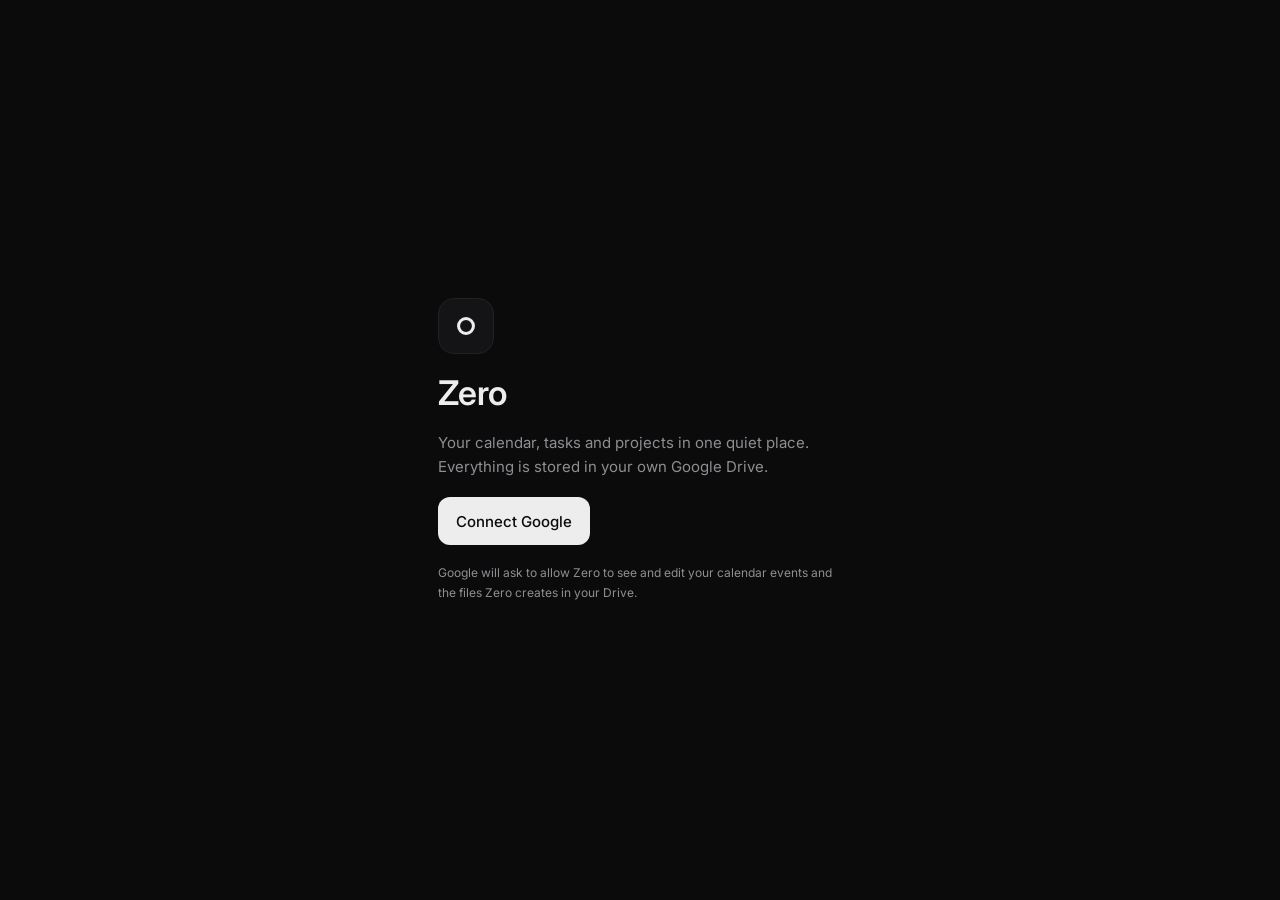
==== index.html @ 0b02a060 "Add files via upload" ====
<!doctype html>
<html lang="en">
<head>
<meta charset="utf-8">
<meta name="viewport" content="width=device-width, initial-scale=1, viewport-fit=cover">
<meta name="theme-color" content="#0B0B0C">
<meta name="color-scheme" content="dark">
<title>Zero</title>
<link rel="manifest" href="manifest.webmanifest">
<link rel="icon" href="icon.svg" type="image/svg+xml">
<link rel="apple-touch-icon" href="icon-192.png">
<link rel="preconnect" href="https://fonts.googleapis.com">
<link rel="preconnect" href="https://fonts.gstatic.com" crossorigin>
<link rel="stylesheet" href="https://fonts.googleapis.com/css2?family=Inter:wght@400;500;600&family=IBM+Plex+Sans+Arabic:wght@400;500;600&display=swap">
<link rel="stylesheet" href="styles.css">
</head>
<body>
<div id="app"></div>
<div id="sheet-root"></div>
<div id="toast" role="status" aria-live="polite"></div>
<script src="https://accounts.google.com/gsi/client" async defer></script>
<script src="app.js"></script>
</body>
</html>
---- styles.css ----
:root{
  --bg:#0B0B0C; --s1:#141416; --s2:#1C1C1F; --s3:#2A2A2E;
  --line:#1E1E21; --line2:#2A2A2E;
  --tx:#EDEDED; --tx2:#D4D4D8; --mut:#8E8E93; --dim:#48484D;
  --blue:#7AA2FF; --orange:#F2A65A; --green:#6FCF97; --red:#FF7A7A;
  --font:Inter,"IBM Plex Sans Arabic",system-ui,-apple-system,"Segoe UI",sans-serif;
  --ar:"IBM Plex Sans Arabic",Inter,system-ui,sans-serif;
  --r:12px;
  --safe-b:env(safe-area-inset-bottom,0px);
}
*{box-sizing:border-box}
html,body{margin:0;background:var(--bg);color:var(--tx);font-family:var(--font);-webkit-font-smoothing:antialiased;-webkit-tap-highlight-color:transparent}
body{min-height:100vh;min-height:100dvh}
button,input,textarea,select{font:inherit;color:inherit}
button{cursor:pointer}
a{color:var(--blue)}
[dir=auto],.t{font-family:var(--font)}
.hide{display:none!important}
.mut{color:var(--mut)}
.or{color:var(--orange)}
.bl{color:var(--blue)}
.num{font-variant-numeric:tabular-nums}
.sr{position:absolute;width:1px;height:1px;overflow:hidden;clip:rect(0 0 0 0);white-space:nowrap}
:focus-visible{outline:2px solid var(--blue);outline-offset:2px}

/* ---------- shell ---------- */
.shell{display:flex;min-height:100vh;min-height:100dvh}
.side{display:none}
.main{flex:1;min-width:0;padding:20px 16px calc(150px + var(--safe-b))}
.bottom{position:fixed;left:0;right:0;bottom:0;z-index:20;background:rgba(11,11,12,.96);backdrop-filter:blur(12px);-webkit-backdrop-filter:blur(12px);border-top:1px solid #1A1A1D;padding:10px 12px calc(8px + var(--safe-b))}
.tabs{display:flex;justify-content:space-around;margin-top:8px}
.tabs button{background:none;border:0;color:var(--mut);font-size:13px;padding:8px 10px;min-height:40px;border-radius:10px}
.tabs button.on{color:var(--tx);font-weight:500}

/* ---------- quick add ---------- */
.qa{display:flex;align-items:center;gap:8px;background:var(--s1);border:1px solid #222225;border-radius:14px;padding:0 6px 0 14px;height:50px}
.qa input{flex:1;min-width:0;background:transparent;border:0;outline:0;font-size:16px;font-family:var(--font)}
.qa input::placeholder{color:var(--mut)}
.qa .go{width:38px;height:38px;border-radius:10px;border:0;background:var(--tx);color:var(--bg);display:flex;align-items:center;justify-content:center;flex-shrink:0}
.qa-prev{display:flex;flex-wrap:wrap;gap:6px;padding:6px 2px 0}
.qa-prev:empty{display:none}
.chip{font-size:12px;padding:4px 8px;border-radius:7px;background:var(--s2);color:var(--tx2);display:inline-flex;align-items:center;gap:5px;border:0}
.chip.or{background:rgba(242,166,90,.14);color:#F5BC85}
.chip.bl{background:rgba(122,162,255,.14);color:#B8CCFF}

/* ---------- headers ---------- */
.hdr{display:flex;justify-content:space-between;align-items:center;gap:12px;margin-bottom:16px}
.hdr h1{margin:0;font-size:26px;font-weight:600;letter-spacing:-.4px}
.hdr h1 span{color:var(--mut);font-weight:400}
.hdr .sub{font-size:13px;color:var(--mut);margin-bottom:2px}
.ib{width:40px;height:40px;border-radius:20px;border:0;background:transparent;color:var(--mut);display:inline-flex;align-items:center;justify-content:center;padding:0;flex-shrink:0}
.ib:hover{background:var(--s1);color:var(--tx)}
.ib.ring{border:1px solid #222225;background:var(--s1)}
.row{display:flex;align-items:center;gap:4px}
.pill{height:32px;padding:0 12px;border-radius:16px;border:1px solid #222225;background:var(--s1);color:var(--tx2);font-size:13px}
.sync-dot{width:7px;height:7px;border-radius:4px;background:var(--dim);display:inline-block}
.sync-dot.ok{background:var(--green)}.sync-dot.busy{background:var(--blue)}.sync-dot.err{background:var(--orange)}

/* ---------- sections ---------- */
.sec{margin-top:22px}
.sec-h{display:flex;justify-content:space-between;align-items:center;margin:0 0 8px}
.sec-h h2{margin:0;font-size:12px;font-weight:600;letter-spacing:1.2px;color:var(--mut);text-transform:uppercase}
.sec-h h2.or{color:var(--orange)}
.sec-h .mut{font-size:12px}
.day-title{margin:0 0 10px;font-size:15px;font-weight:600}
.empty{font-size:14px;color:var(--mut);padding:6px 0}

/* ---------- calendar ---------- */
.cal-wd{display:grid;grid-template-columns:repeat(7,minmax(0,1fr))}
.cal-wd>span{text-align:center;font-size:11px;font-weight:500;color:var(--mut);padding:4px 0}
.cal{display:grid;grid-template-columns:repeat(7,minmax(0,1fr));gap:2px}
.cell{border:0;background:transparent;padding:4px 0 2px;display:flex;flex-direction:column;align-items:center;gap:4px;min-height:52px;border-radius:10px;min-width:0}
.cell .n{width:28px;height:28px;border-radius:14px;display:flex;align-items:center;justify-content:center;font-size:14px;color:var(--tx)}
.cell.out .n{color:var(--dim)}
.cell.sel .n{box-shadow:inset 0 0 0 1px var(--tx)}
.cell.today .n{background:var(--tx);color:var(--bg);font-weight:600;box-shadow:none}
.dots{display:flex;gap:3px;height:5px}
.dots i{width:5px;height:5px;border-radius:3px;display:block}
.chips{display:none}
.legend{display:flex;gap:14px;justify-content:center;padding-top:8px;flex-wrap:wrap}
.legend span{display:flex;align-items:center;gap:6px;font-size:11px;color:var(--mut)}
.legend i{width:6px;height:6px;border-radius:3px;display:block}
.k-ev{background:var(--blue)}.k-task{background:var(--mut)}.k-urgent{background:var(--orange)}

/* ---------- items ---------- */
.ev{display:flex;gap:12px;align-items:stretch;background:var(--s1);border:1px solid var(--line);border-radius:var(--r);padding:10px 12px;margin-bottom:8px;width:100%;text-align:left}
.ev .bar{width:3px;border-radius:2px;flex-shrink:0}
.ev .b{display:flex;flex-direction:column;gap:2px;min-width:0;flex:1}
.ev .tt{font-size:15px;font-family:var(--ar);overflow-wrap:anywhere}
.ev .mt{font-size:12px;color:var(--mut)}
.task{display:flex;gap:12px;align-items:flex-start;padding:8px 0;width:100%}
.task .chk{width:22px;height:22px;border-radius:11px;border:1.5px solid #3A3A3F;background:transparent;padding:0;margin-top:1px;flex-shrink:0;display:flex;align-items:center;justify-content:center;color:var(--mut)}
.task .chk.urg{border-color:var(--orange)}
.task .chk.done{border:0;background:var(--s3)}
.task .chk:hover{border-color:var(--tx)}
.task .b{display:flex;flex-direction:column;gap:3px;min-width:0;flex:1;background:none;border:0;padding:0;text-align:left;color:inherit}
.task .tt{font-size:15px;font-family:var(--ar);overflow-wrap:anywhere;line-height:1.4}
.task.isdone .tt{color:var(--mut);text-decoration:line-through}
.task .mt{font-size:12px;color:var(--mut);display:flex;align-items:center;gap:4px;flex-wrap:wrap}
.task.ghost{opacity:.55}
.add-row{display:grid;grid-template-columns:1fr 1fr;gap:8px;margin-top:4px}
.dash{height:42px;border:1px dashed var(--line2);border-radius:10px;background:transparent;color:var(--mut);font-size:13px}
.dash:hover{color:var(--tx);border-color:#3A3A3F}

/* ---------- cards / lists ---------- */
.card{background:var(--s1);border:1px solid var(--line);border-radius:14px}
.plist{display:flex;flex-direction:column;gap:10px}
.pcard{display:flex;flex-direction:column;gap:10px;padding:14px 16px;text-align:left;width:100%}
.pcard .nm{font-size:16px;font-weight:600;font-family:var(--ar)}
.prog{height:4px;border-radius:2px;background:var(--line);overflow:hidden}
.prog i{display:block;height:4px;background:var(--tx)}
.stage{margin-top:22px}
.stage-h{display:flex;justify-content:space-between;align-items:center;gap:10px;margin-bottom:4px}
.stage-h input{background:transparent;border:0;outline:0;font-size:15px;font-weight:600;flex:1;min-width:0;padding:4px 0;font-family:var(--ar)}
.inline-add{display:flex;align-items:center;gap:10px;height:44px;color:var(--mut);font-size:14px}
.inline-add input{flex:1;background:transparent;border:0;outline:0;font-size:15px;min-width:0;font-family:var(--ar)}
.inline-add svg{flex-shrink:0}

/* ---------- forms ---------- */
.field{display:flex;justify-content:space-between;align-items:center;padding:0 14px;min-height:48px;border-bottom:1px solid var(--line);gap:12px}
.field:last-child{border-bottom:0}
.field label,.field .lb{font-size:14px;color:var(--mut);flex-shrink:0}
.field input,.field select{background:transparent;border:0;outline:0;font-size:14px;text-align:right;min-width:0;color:var(--tx);color-scheme:dark}
.field select{appearance:none;-webkit-appearance:none;padding-right:2px;cursor:pointer}
.field select option{background:var(--s1)}
.sw{position:relative;width:44px;height:26px;border-radius:13px;background:var(--s3);border:0;padding:0;flex-shrink:0}
.sw::after{content:"";position:absolute;top:3px;left:3px;width:20px;height:20px;border-radius:10px;background:var(--mut);transition:transform .15s}
.sw.on{background:rgba(242,166,90,.35)}
.sw.on::after{transform:translateX(18px);background:var(--orange)}
.sw.on.blue{background:rgba(122,162,255,.35)}.sw.on.blue::after{background:var(--blue)}
.ta{width:100%;min-height:90px;background:var(--s1);border:1px solid var(--line);border-radius:12px;padding:12px 14px;outline:0;font-size:15px;line-height:1.6;resize:vertical;font-family:var(--ar);color:var(--tx2)}
.ta:focus,.tin:focus{border-color:#3A3A3F}
.tin{width:100%;height:46px;background:var(--s1);border:1px solid var(--line);border-radius:12px;padding:0 14px;outline:0;font-size:15px;font-family:var(--ar)}
.btn{height:48px;border-radius:12px;border:1px solid #222225;background:var(--s1);color:var(--tx);font-size:15px;padding:0 18px;display:inline-flex;align-items:center;justify-content:center;gap:8px}
.btn.pri{background:var(--tx);color:var(--bg);border:0;font-weight:500}
.btn.danger{color:var(--red);background:transparent;border-color:transparent}
.btn.full{width:100%}
.btn:disabled{opacity:.5}
.seg{display:grid;grid-auto-flow:column;grid-auto-columns:1fr;gap:4px;background:var(--s1);border:1px solid var(--line);border-radius:12px;padding:4px}
.seg button{height:36px;border:0;border-radius:8px;background:transparent;color:var(--mut);font-size:13px}
.seg button.on{background:var(--s3);color:var(--tx);font-weight:500}
.quick{display:flex;gap:6px;flex-wrap:wrap;padding:8px 0 0}

/* ---------- sheet ---------- */
.sheet-bg{position:fixed;inset:0;z-index:50;background:rgba(0,0,0,.55);animation:fade .15s}
.sheet{position:fixed;z-index:51;inset:0;background:var(--bg);overflow-y:auto;-webkit-overflow-scrolling:touch;padding:12px 18px calc(40px + var(--safe-b));animation:up .18s ease-out}
.sheet-top{display:flex;justify-content:space-between;align-items:center;margin:0 -10px 10px;min-height:44px}
.sheet-top .crumb{font-size:13px;color:var(--mut);text-align:center;flex:1;overflow:hidden;text-overflow:ellipsis;white-space:nowrap}
.title-in{width:100%;background:transparent;border:0;outline:0;font-size:22px;font-weight:600;line-height:1.35;resize:none;font-family:var(--ar);padding:0;overflow:hidden}
.sub{display:flex;align-items:center;gap:12px;min-height:42px}
.sub .box{width:20px;height:20px;border-radius:6px;border:1.5px solid #3A3A3F;background:transparent;padding:0;flex-shrink:0;display:flex;align-items:center;justify-content:center;color:var(--mut)}
.sub .box.on{background:var(--s3);border:0}
.sub input{flex:1;background:transparent;border:0;outline:0;font-size:15px;min-width:0;font-family:var(--ar)}
.sub.on input{color:var(--mut);text-decoration:line-through}
.sub .x{opacity:0}
.sub:hover .x,.sub:focus-within .x{opacity:1}
@keyframes up{from{transform:translateY(16px)}to{transform:none}}
@keyframes fade{from{opacity:0}}

/* ---------- review ---------- */
.stats{display:grid;grid-template-columns:repeat(2,minmax(0,1fr));gap:10px}
.stat{padding:14px;display:flex;flex-direction:column;gap:4px}
.stat .k{font-size:12px;color:var(--mut)}
.stat .v{font-size:26px;font-weight:600;font-variant-numeric:tabular-nums}
.stat .s{font-size:12px;color:var(--mut)}
.bars{display:flex;flex-direction:column;gap:14px}
.bars .l{display:flex;justify-content:space-between;font-size:14px;margin-bottom:6px;gap:10px}
.bars .t{height:6px;border-radius:3px;background:var(--line)}
.bars .t i{display:block;height:6px;border-radius:3px;background:var(--tx)}

/* ---------- welcome ---------- */
.welcome{min-height:100vh;min-height:100dvh;display:flex;flex-direction:column;justify-content:center;align-items:flex-start;gap:18px;padding:32px 28px;max-width:460px;margin:0 auto}
.welcome .logo{width:56px;height:56px;border-radius:16px;background:var(--s1);border:1px solid #222225;display:flex;align-items:center;justify-content:center}
.welcome h1{margin:0;font-size:34px;font-weight:600;letter-spacing:-.6px}
.welcome p{margin:0;color:var(--mut);font-size:15px;line-height:1.6}

#toast{position:fixed;left:50%;bottom:calc(140px + var(--safe-b));transform:translateX(-50%);z-index:80;background:var(--s2);border:1px solid var(--line2);color:var(--tx);font-size:14px;padding:10px 16px;border-radius:12px;opacity:0;pointer-events:none;transition:opacity .2s;max-width:90vw;text-align:center}
#toast.show{opacity:1}

.wd-l{display:none}
/* ---------- desktop / tablet ---------- */
@media (min-width:900px){
  .side{display:flex;flex-direction:column;gap:2px;width:220px;flex-shrink:0;padding:24px 14px;border-right:1px solid #1A1A1D;position:sticky;top:0;height:100vh;height:100dvh;overflow-y:auto}
  .side .brand{font-size:18px;font-weight:600;letter-spacing:-.3px;padding:0 12px 18px;display:flex;align-items:center;justify-content:space-between}
  .side .nav{display:flex;justify-content:space-between;align-items:center;padding:9px 12px;border-radius:10px;border:0;background:transparent;color:var(--mut);font-size:14px;text-align:left;width:100%}
  .side .nav:hover{color:var(--tx)}
  .side .nav.on{background:var(--s1);color:var(--tx)}
  .side .grp{font-size:11px;font-weight:600;letter-spacing:1.2px;color:var(--mut);padding:22px 12px 6px}
  .side .nav .c{font-size:12px;color:var(--mut)}
  .side .foot{margin-top:auto;padding:16px 12px 0;font-size:12px;color:var(--mut);display:flex;align-items:center;gap:8px}
  .bottom{display:none}
  .main{padding:24px 28px 40px}
  .qa-top{display:block;margin-bottom:18px;max-width:560px}
  .home{display:grid;grid-template-columns:minmax(0,1fr) 330px;gap:28px;align-items:start}
  .home .right{position:sticky;top:24px}
  .home .right .sec:first-child{margin-top:0}
  .cal-wd{border-top:1px solid #1A1A1D;border-left:1px solid #1A1A1D}
  .cal-wd>span{text-align:left;padding:8px 10px;border-right:1px solid #1A1A1D;border-bottom:1px solid #1A1A1D;font-size:11px;font-weight:600;letter-spacing:1px}
  .cal{gap:0;border-left:1px solid #1A1A1D}
  .cell{border-radius:0;border-right:1px solid #1A1A1D;border-bottom:1px solid #1A1A1D;align-items:stretch;padding:6px;min-height:112px;gap:3px}
  .cell .n{width:26px;height:26px;font-size:13px;color:var(--tx2)}
  .cell.sel{background:var(--s1)}
  .cell.sel .n{box-shadow:none}
  .cell.today .n{color:var(--bg)}
  .cell:hover{background:#111113}
  .cell.sel:hover{background:var(--s1)}
  .dots{display:none}
  .chips{display:flex;flex-direction:column;gap:3px;min-width:0}
  .chips span{display:block;font-size:11px;line-height:1.3;padding:3px 6px;border-radius:5px;white-space:nowrap;overflow:hidden;text-overflow:ellipsis;text-align:start;font-family:var(--ar)}
  .chips .c-ev{background:rgba(122,162,255,.16);color:#B8CCFF}
  .chips .c-task{background:#1C1C1F;color:var(--tx2)}
  .chips .c-urgent{background:rgba(242,166,90,.16);color:#F5BC85}
  .chips .c-done{background:transparent;color:var(--mut);text-decoration:line-through}
  .chips .more{font-size:11px;color:var(--mut);padding-left:4px}
  .legend{justify-content:flex-end;padding:0}
  .sheet-bg{background:rgba(0,0,0,.35)}
  .sheet{left:auto;width:440px;border-left:1px solid var(--line2);padding:16px 26px 40px;animation:side .18s ease-out}
  @keyframes side{from{transform:translateX(16px);opacity:0}to{transform:none;opacity:1}}
  .narrow{max-width:760px}
  .mob{display:none!important}
  .wd-s{display:none}.wd-l{display:inline}
  #toast{bottom:32px}
}
@media (min-width:900px) and (max-width:1150px){
  .home{grid-template-columns:minmax(0,1fr)}
  .home .right{position:static}
}
@media (max-width:899px){
  .qa-top{display:none}
}
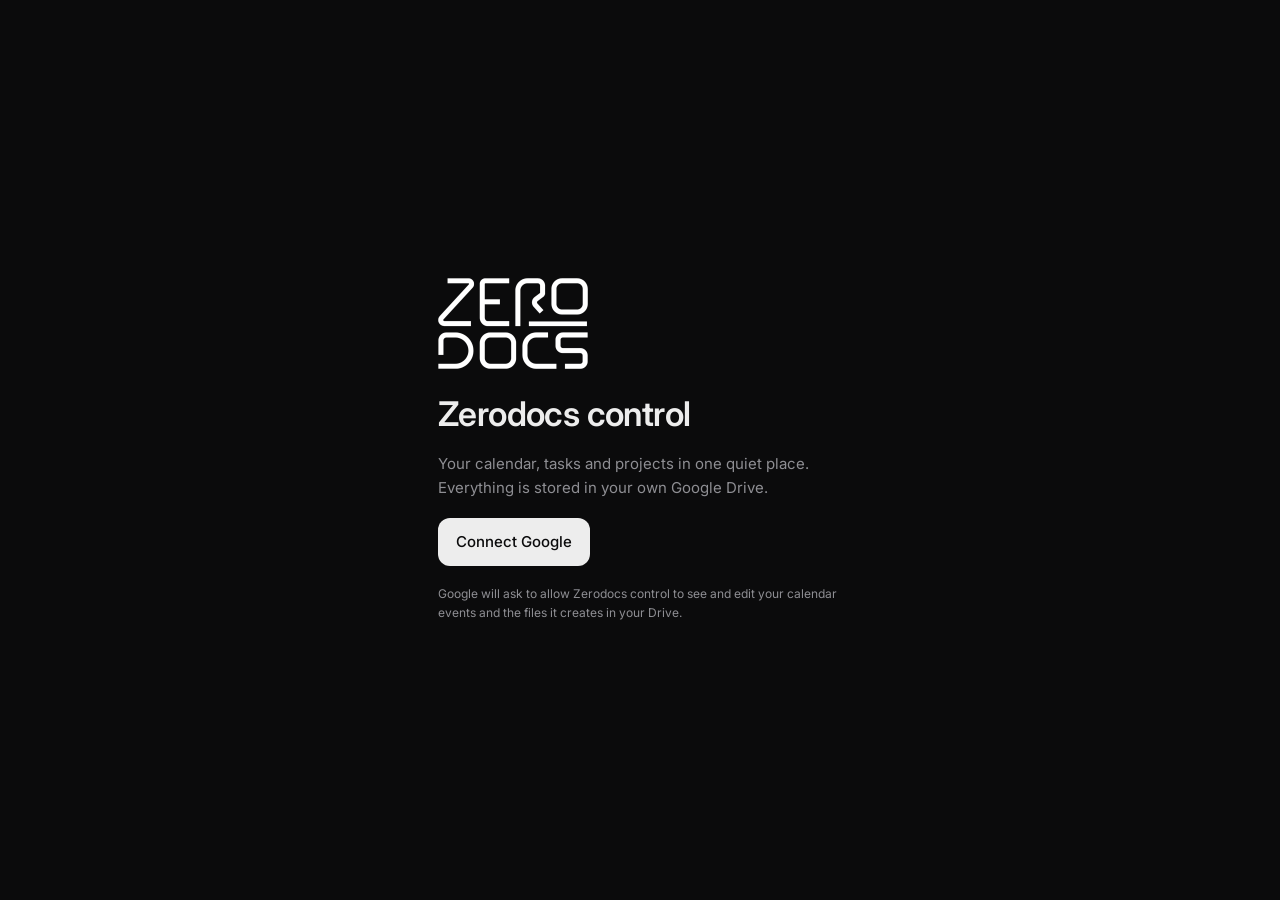
==== commit e94ced30: "Zerodocs control update + widget source" ====
--- a/index.html
+++ b/index.html
@@ -5,10 +5,12 @@
 <meta name="viewport" content="width=device-width, initial-scale=1, viewport-fit=cover">
 <meta name="theme-color" content="#0B0B0C">
 <meta name="color-scheme" content="dark">
-<title>Zero</title>
+<meta name="application-name" content="Zerodocs control">
+<meta name="apple-mobile-web-app-title" content="Zerodocs control">
+<title>Zerodocs control</title>
 <link rel="manifest" href="manifest.webmanifest">
-<link rel="icon" href="icon.svg" type="image/svg+xml">
-<link rel="apple-touch-icon" href="icon-192.png">
+<link rel="icon" href="favicon.png" type="image/png">
+<link rel="apple-touch-icon" href="apple-touch-icon.png">
 <link rel="preconnect" href="https://fonts.googleapis.com">
 <link rel="preconnect" href="https://fonts.gstatic.com" crossorigin>
 <link rel="stylesheet" href="https://fonts.googleapis.com/css2?family=Inter:wght@400;500;600&family=IBM+Plex+Sans+Arabic:wght@400;500;600&display=swap">
--- a/styles.css
+++ b/styles.css
@@ -170,6 +170,10 @@
 
 /* ---------- welcome ---------- */
 .welcome{min-height:100vh;min-height:100dvh;display:flex;flex-direction:column;justify-content:center;align-items:flex-start;gap:18px;padding:32px 28px;max-width:460px;margin:0 auto}
+.brand-logo{display:block;width:150px;height:auto;margin-bottom:6px}
+.side-logo{display:block;width:66px;height:auto}
+.mob-top{display:flex;align-items:center;margin:0 0 14px}
+.mob-logo{display:block;width:52px;height:auto;opacity:.95}
 .welcome .logo{width:56px;height:56px;border-radius:16px;background:var(--s1);border:1px solid #222225;display:flex;align-items:center;justify-content:center}
 .welcome h1{margin:0;font-size:34px;font-weight:600;letter-spacing:-.6px}
 .welcome p{margin:0;color:var(--mut);font-size:15px;line-height:1.6}
@@ -218,6 +222,7 @@
   @keyframes side{from{transform:translateX(16px);opacity:0}to{transform:none;opacity:1}}
   .narrow{max-width:760px}
   .mob{display:none!important}
+  .mob-top{display:none}
   .wd-s{display:none}.wd-l{display:inline}
   #toast{bottom:32px}
 }
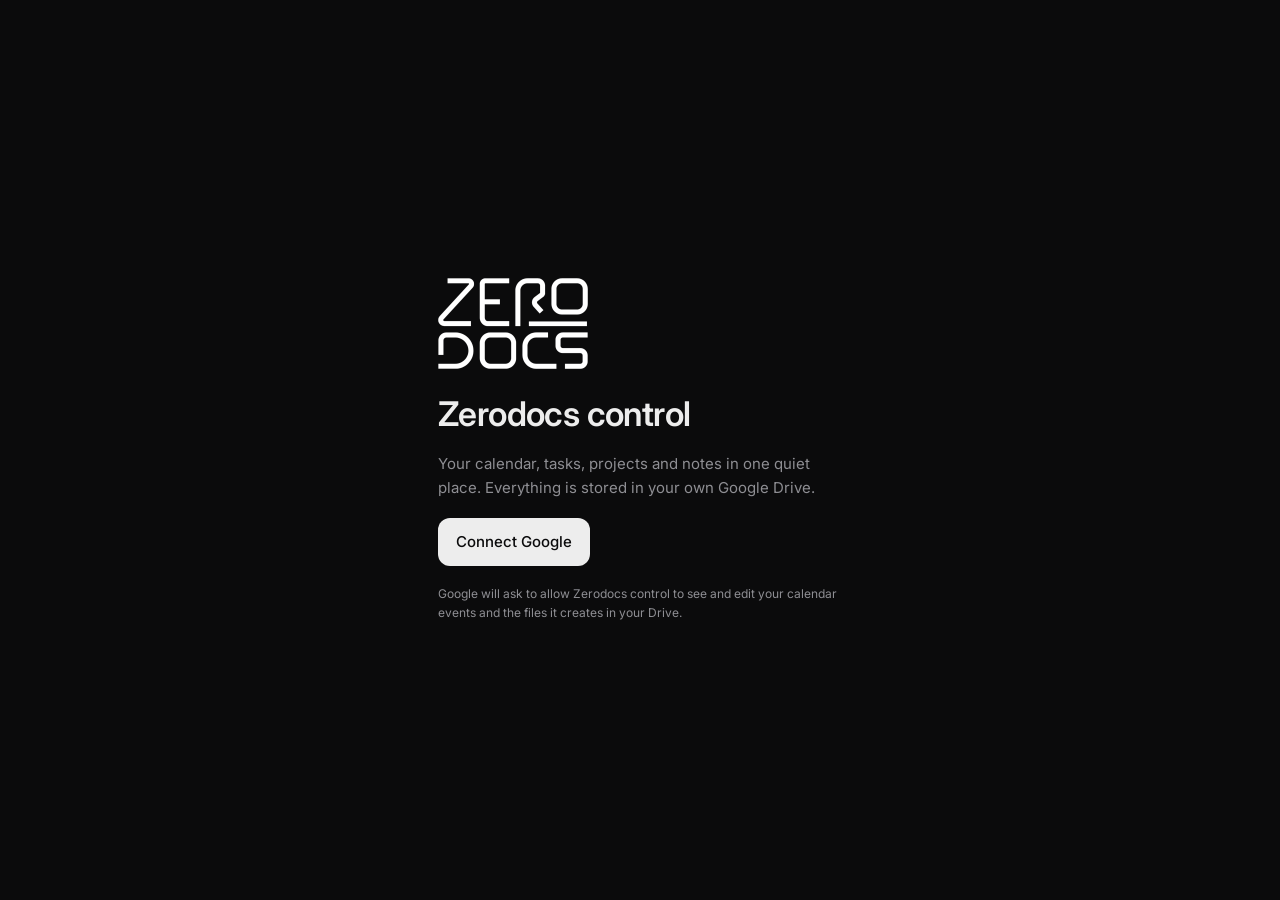
==== commit 7da4d985: "Sections, notes, images, review dashboards; app name Ctrl Z" ====
--- a/index.html
+++ b/index.html
@@ -5,8 +5,8 @@
 <meta name="viewport" content="width=device-width, initial-scale=1, viewport-fit=cover">
 <meta name="theme-color" content="#0B0B0C">
 <meta name="color-scheme" content="dark">
-<meta name="application-name" content="Zerodocs control">
-<meta name="apple-mobile-web-app-title" content="Zerodocs control">
+<meta name="application-name" content="Ctrl Z">
+<meta name="apple-mobile-web-app-title" content="Ctrl Z">
 <title>Zerodocs control</title>
 <link rel="manifest" href="manifest.webmanifest">
 <link rel="icon" href="favicon.png" type="image/png">
@@ -20,7 +20,6 @@
 <div id="app"></div>
 <div id="sheet-root"></div>
 <div id="toast" role="status" aria-live="polite"></div>
-<script src="https://accounts.google.com/gsi/client" async defer></script>
 <script src="app.js"></script>
 </body>
 </html>
--- a/styles.css
+++ b/styles.css
@@ -28,9 +28,10 @@
 .side{display:none}
 .main{flex:1;min-width:0;padding:20px 16px calc(150px + var(--safe-b))}
 .bottom{position:fixed;left:0;right:0;bottom:0;z-index:20;background:rgba(11,11,12,.96);backdrop-filter:blur(12px);-webkit-backdrop-filter:blur(12px);border-top:1px solid #1A1A1D;padding:10px 12px calc(8px + var(--safe-b))}
-.tabs{display:flex;justify-content:space-around;margin-top:8px}
-.tabs button{background:none;border:0;color:var(--mut);font-size:13px;padding:8px 10px;min-height:40px;border-radius:10px}
-.tabs button.on{color:var(--tx);font-weight:500}
+.tabs{display:flex;gap:2px;margin:8px -12px 0;padding:0 8px;overflow-x:auto;scrollbar-width:none;-webkit-overflow-scrolling:touch}
+.tabs::-webkit-scrollbar{display:none}
+.tabs button{flex:0 0 auto;background:none;border:0;color:var(--mut);font-size:13px;padding:8px 12px;min-height:40px;border-radius:10px;white-space:nowrap;display:inline-flex;align-items:center;gap:6px}
+.tabs button.on{color:var(--tx);font-weight:500;background:var(--s1)}
 
 /* ---------- quick add ---------- */
 .qa{display:flex;align-items:center;gap:8px;background:var(--s1);border:1px solid #222225;border-radius:14px;padding:0 6px 0 14px;height:50px}
@@ -172,7 +173,7 @@
 .welcome{min-height:100vh;min-height:100dvh;display:flex;flex-direction:column;justify-content:center;align-items:flex-start;gap:18px;padding:32px 28px;max-width:460px;margin:0 auto}
 .brand-logo{display:block;width:150px;height:auto;margin-bottom:6px}
 .side-logo{display:block;width:66px;height:auto}
-.mob-top{display:flex;align-items:center;margin:0 0 14px}
+.mob-top{display:flex;align-items:center;justify-content:space-between;margin:0 0 14px}
 .mob-logo{display:block;width:52px;height:auto;opacity:.95}
 .welcome .logo{width:56px;height:56px;border-radius:16px;background:var(--s1);border:1px solid #222225;display:flex;align-items:center;justify-content:center}
 .welcome h1{margin:0;font-size:34px;font-weight:600;letter-spacing:-.6px}
@@ -233,3 +234,30 @@
 @media (max-width:899px){
   .qa-top{display:none}
 }
+
+/* sections, notes, images */
+.adot{width:8px;height:8px;border-radius:4px;display:inline-block;flex-shrink:0}
+.achip{display:inline-flex;align-items:center;gap:4px}
+.area-h{display:flex;align-items:center;gap:12px}
+.area-h .adot{width:12px;height:12px;border-radius:6px}
+.inline-add .ia-go{border:0;background:var(--s2);color:var(--tx);border-radius:8px;height:32px;padding:0 12px;font-size:13px;flex-shrink:0;font-family:var(--font)}
+.inline-add input:placeholder-shown + .ia-go{color:var(--mut);background:transparent}
+.plist{display:flex;flex-direction:column;gap:8px}
+.note-row{display:flex;flex-direction:column;width:100%;text-align:start;padding:12px 14px;margin-bottom:8px;gap:3px}
+.note-row .t{font-size:15px;font-weight:500;font-family:var(--ar);white-space:nowrap;overflow:hidden;text-overflow:ellipsis;width:100%}
+.note-row .p{font-size:13px;color:var(--mut);font-family:var(--ar);display:-webkit-box;-webkit-line-clamp:2;-webkit-box-orient:vertical;overflow:hidden;white-space:pre-line;width:100%;line-height:1.5}
+.note-row .d{font-size:11px;color:var(--mut);margin-top:4px}
+.note-sheet{display:flex;flex-direction:column}
+.note-ta{flex:1;width:100%;min-height:60vh;background:transparent;border:0;outline:0;color:var(--tx);font-size:17px;line-height:1.75;font-family:var(--ar);resize:none;padding:6px 2px}
+.imgs{display:grid;grid-template-columns:repeat(3,minmax(0,1fr));gap:8px;margin-top:10px}
+.imgs .ph{aspect-ratio:1;border-radius:10px;overflow:hidden;border:1px solid var(--line);background:var(--s1);padding:0;position:relative}
+.imgs img{width:100%;height:100%;object-fit:cover;display:block}
+.ph.missing{background:repeating-linear-gradient(45deg,var(--s1),var(--s1) 6px,var(--s2) 6px,var(--s2) 12px)}
+.imgs .pend{position:absolute;left:4px;bottom:4px;font-size:10px;background:rgba(0,0,0,.65);padding:2px 6px;border-radius:6px;color:#fff}
+.img-add{display:flex;align-items:center;justify-content:center;gap:8px;height:44px;border:1px dashed #333338;border-radius:12px;color:var(--mut);font-size:14px;margin-top:10px;cursor:pointer}
+.img-add input{position:absolute;width:1px;height:1px;opacity:0;pointer-events:none}
+.viewer img{width:100%;height:auto;border-radius:12px;display:block;background:var(--s1);min-height:120px}
+.rsel{display:grid;grid-template-columns:1fr 1fr;gap:8px;margin-bottom:10px}
+.rsel select,.mini-sel{width:100%;height:42px;background:var(--s1);border:1px solid var(--line);color:var(--tx);border-radius:12px;padding:0 10px;font-size:14px;color-scheme:dark;font-family:var(--font)}
+.mini-sel{width:auto;height:30px;border-radius:8px;font-size:13px}
+@media (min-width:900px){ .side .grp:empty{padding:10px 0 0} }
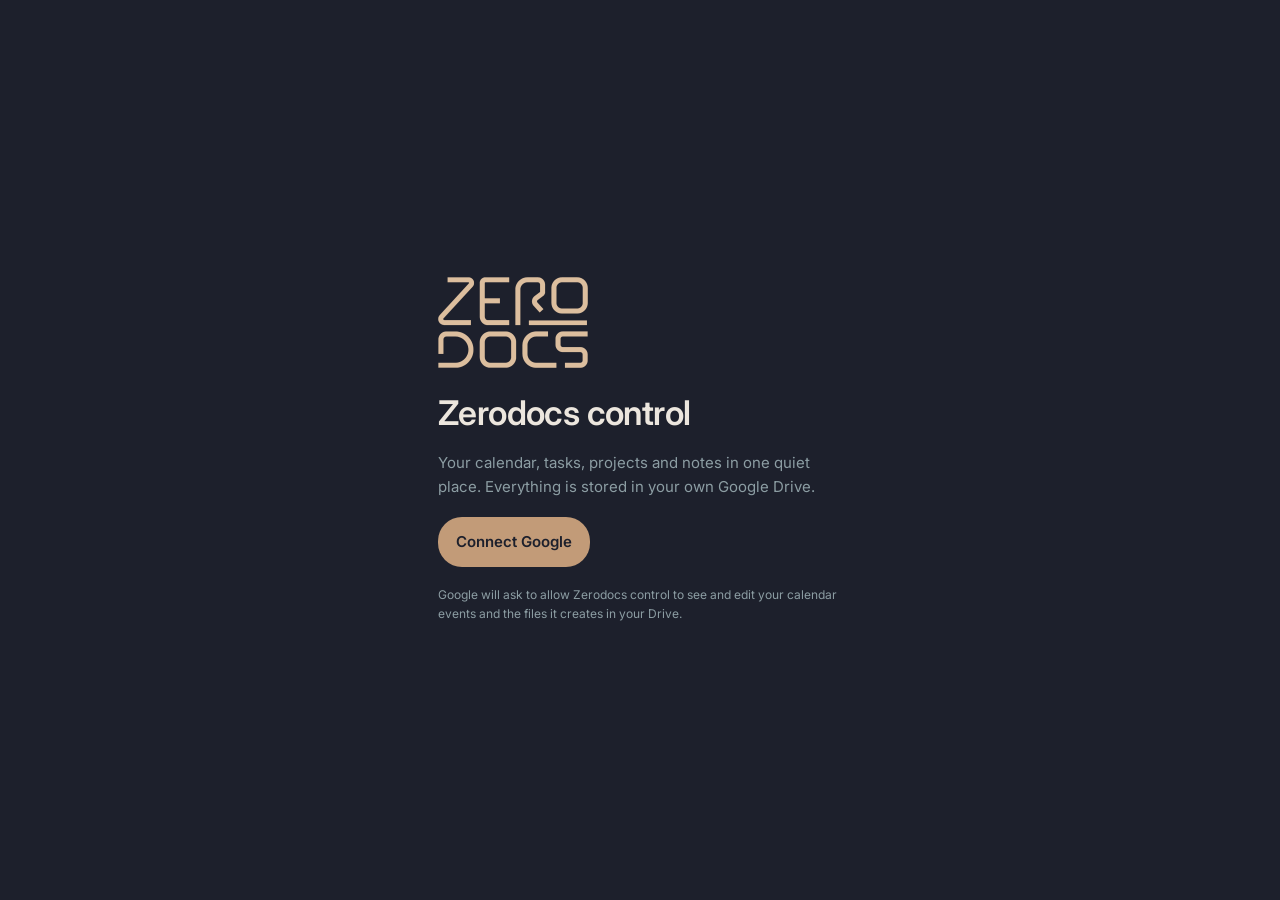
==== commit c9a3dc3b: "Navy/sand theme, full-page notes writer, new icons" ====
--- a/index.html
+++ b/index.html
@@ -3,7 +3,7 @@
 <head>
 <meta charset="utf-8">
 <meta name="viewport" content="width=device-width, initial-scale=1, viewport-fit=cover">
-<meta name="theme-color" content="#0B0B0C">
+<meta name="theme-color" content="#1D202C">
 <meta name="color-scheme" content="dark">
 <meta name="application-name" content="Ctrl Z">
 <meta name="apple-mobile-web-app-title" content="Ctrl Z">
--- a/styles.css
+++ b/styles.css
@@ -1,8 +1,9 @@
 :root{
-  --bg:#0B0B0C; --s1:#141416; --s2:#1C1C1F; --s3:#2A2A2E;
-  --line:#1E1E21; --line2:#2A2A2E;
-  --tx:#EDEDED; --tx2:#D4D4D8; --mut:#8E8E93; --dim:#48484D;
-  --blue:#7AA2FF; --orange:#F2A65A; --green:#6FCF97; --red:#FF7A7A;
+  --bg:#1D202C; --deep:#161924; --s1:#272C3B; --s2:#313848; --s3:#3E4A5C;
+  --line:#2D3343; --line2:#3A4254;
+  --tx:#ECE6DE; --tx2:#CDD3D8; --mut:#8C9DA3; --dim:#56606E;
+  --sand:#C29B78; --sand2:#DDBF9F; --ink:#1D202C;
+  --blue:#93AFC2; --orange:#E5916B; --green:#9CC2A4; --red:#E88B7D;
   --font:Inter,"IBM Plex Sans Arabic",system-ui,-apple-system,"Segoe UI",sans-serif;
   --ar:"IBM Plex Sans Arabic",Inter,system-ui,sans-serif;
   --r:12px;
@@ -27,22 +28,22 @@
 .shell{display:flex;min-height:100vh;min-height:100dvh}
 .side{display:none}
 .main{flex:1;min-width:0;padding:20px 16px calc(150px + var(--safe-b))}
-.bottom{position:fixed;left:0;right:0;bottom:0;z-index:20;background:rgba(11,11,12,.96);backdrop-filter:blur(12px);-webkit-backdrop-filter:blur(12px);border-top:1px solid #1A1A1D;padding:10px 12px calc(8px + var(--safe-b))}
+.bottom{position:fixed;left:0;right:0;bottom:0;z-index:20;background:rgba(29,32,44,.96);backdrop-filter:blur(12px);-webkit-backdrop-filter:blur(12px);border-top:1px solid var(--line);padding:10px 12px calc(8px + var(--safe-b))}
 .tabs{display:flex;gap:2px;margin:8px -12px 0;padding:0 8px;overflow-x:auto;scrollbar-width:none;-webkit-overflow-scrolling:touch}
 .tabs::-webkit-scrollbar{display:none}
 .tabs button{flex:0 0 auto;background:none;border:0;color:var(--mut);font-size:13px;padding:8px 12px;min-height:40px;border-radius:10px;white-space:nowrap;display:inline-flex;align-items:center;gap:6px}
 .tabs button.on{color:var(--tx);font-weight:500;background:var(--s1)}
 
 /* ---------- quick add ---------- */
-.qa{display:flex;align-items:center;gap:8px;background:var(--s1);border:1px solid #222225;border-radius:14px;padding:0 6px 0 14px;height:50px}
+.qa{display:flex;align-items:center;gap:8px;background:var(--s1);border:1px solid var(--line2);border-radius:14px;padding:0 6px 0 14px;height:50px}
 .qa input{flex:1;min-width:0;background:transparent;border:0;outline:0;font-size:16px;font-family:var(--font)}
 .qa input::placeholder{color:var(--mut)}
 .qa .go{width:38px;height:38px;border-radius:10px;border:0;background:var(--tx);color:var(--bg);display:flex;align-items:center;justify-content:center;flex-shrink:0}
 .qa-prev{display:flex;flex-wrap:wrap;gap:6px;padding:6px 2px 0}
 .qa-prev:empty{display:none}
 .chip{font-size:12px;padding:4px 8px;border-radius:7px;background:var(--s2);color:var(--tx2);display:inline-flex;align-items:center;gap:5px;border:0}
-.chip.or{background:rgba(242,166,90,.14);color:#F5BC85}
-.chip.bl{background:rgba(122,162,255,.14);color:#B8CCFF}
+.chip.or{background:rgba(229,145,107,.16);color:#F0B092}
+.chip.bl{background:rgba(147,175,194,.16);color:#C4D5E0}
 
 /* ---------- headers ---------- */
 .hdr{display:flex;justify-content:space-between;align-items:center;gap:12px;margin-bottom:16px}
@@ -51,9 +52,9 @@
 .hdr .sub{font-size:13px;color:var(--mut);margin-bottom:2px}
 .ib{width:40px;height:40px;border-radius:20px;border:0;background:transparent;color:var(--mut);display:inline-flex;align-items:center;justify-content:center;padding:0;flex-shrink:0}
 .ib:hover{background:var(--s1);color:var(--tx)}
-.ib.ring{border:1px solid #222225;background:var(--s1)}
+.ib.ring{border:1px solid var(--line2);background:var(--s1)}
 .row{display:flex;align-items:center;gap:4px}
-.pill{height:32px;padding:0 12px;border-radius:16px;border:1px solid #222225;background:var(--s1);color:var(--tx2);font-size:13px}
+.pill{height:32px;padding:0 12px;border-radius:16px;border:1px solid var(--line2);background:var(--s1);color:var(--tx2);font-size:13px}
 .sync-dot{width:7px;height:7px;border-radius:4px;background:var(--dim);display:inline-block}
 .sync-dot.ok{background:var(--green)}.sync-dot.busy{background:var(--blue)}.sync-dot.err{background:var(--orange)}
 
@@ -90,7 +91,7 @@
 .ev .tt{font-size:15px;font-family:var(--ar);overflow-wrap:anywhere}
 .ev .mt{font-size:12px;color:var(--mut)}
 .task{display:flex;gap:12px;align-items:flex-start;padding:8px 0;width:100%}
-.task .chk{width:22px;height:22px;border-radius:11px;border:1.5px solid #3A3A3F;background:transparent;padding:0;margin-top:1px;flex-shrink:0;display:flex;align-items:center;justify-content:center;color:var(--mut)}
+.task .chk{width:22px;height:22px;border-radius:11px;border:1.5px solid var(--line2);background:transparent;padding:0;margin-top:1px;flex-shrink:0;display:flex;align-items:center;justify-content:center;color:var(--mut)}
 .task .chk.urg{border-color:var(--orange)}
 .task .chk.done{border:0;background:var(--s3)}
 .task .chk:hover{border-color:var(--tx)}
@@ -101,7 +102,7 @@
 .task.ghost{opacity:.55}
 .add-row{display:grid;grid-template-columns:1fr 1fr;gap:8px;margin-top:4px}
 .dash{height:42px;border:1px dashed var(--line2);border-radius:10px;background:transparent;color:var(--mut);font-size:13px}
-.dash:hover{color:var(--tx);border-color:#3A3A3F}
+.dash:hover{color:var(--tx);border-color:var(--line2)}
 
 /* ---------- cards / lists ---------- */
 .card{background:var(--s1);border:1px solid var(--line);border-radius:14px}
@@ -130,9 +131,9 @@
 .sw.on::after{transform:translateX(18px);background:var(--orange)}
 .sw.on.blue{background:rgba(122,162,255,.35)}.sw.on.blue::after{background:var(--blue)}
 .ta{width:100%;min-height:90px;background:var(--s1);border:1px solid var(--line);border-radius:12px;padding:12px 14px;outline:0;font-size:15px;line-height:1.6;resize:vertical;font-family:var(--ar);color:var(--tx2)}
-.ta:focus,.tin:focus{border-color:#3A3A3F}
+.ta:focus,.tin:focus{border-color:var(--line2)}
 .tin{width:100%;height:46px;background:var(--s1);border:1px solid var(--line);border-radius:12px;padding:0 14px;outline:0;font-size:15px;font-family:var(--ar)}
-.btn{height:48px;border-radius:12px;border:1px solid #222225;background:var(--s1);color:var(--tx);font-size:15px;padding:0 18px;display:inline-flex;align-items:center;justify-content:center;gap:8px}
+.btn{height:48px;border-radius:12px;border:1px solid var(--line2);background:var(--s1);color:var(--tx);font-size:15px;padding:0 18px;display:inline-flex;align-items:center;justify-content:center;gap:8px}
 .btn.pri{background:var(--tx);color:var(--bg);border:0;font-weight:500}
 .btn.danger{color:var(--red);background:transparent;border-color:transparent}
 .btn.full{width:100%}
@@ -149,7 +150,7 @@
 .sheet-top .crumb{font-size:13px;color:var(--mut);text-align:center;flex:1;overflow:hidden;text-overflow:ellipsis;white-space:nowrap}
 .title-in{width:100%;background:transparent;border:0;outline:0;font-size:22px;font-weight:600;line-height:1.35;resize:none;font-family:var(--ar);padding:0;overflow:hidden}
 .sub{display:flex;align-items:center;gap:12px;min-height:42px}
-.sub .box{width:20px;height:20px;border-radius:6px;border:1.5px solid #3A3A3F;background:transparent;padding:0;flex-shrink:0;display:flex;align-items:center;justify-content:center;color:var(--mut)}
+.sub .box{width:20px;height:20px;border-radius:6px;border:1.5px solid var(--line2);background:transparent;padding:0;flex-shrink:0;display:flex;align-items:center;justify-content:center;color:var(--mut)}
 .sub .box.on{background:var(--s3);border:0}
 .sub input{flex:1;background:transparent;border:0;outline:0;font-size:15px;min-width:0;font-family:var(--ar)}
 .sub.on input{color:var(--mut);text-decoration:line-through}
@@ -175,7 +176,7 @@
 .side-logo{display:block;width:66px;height:auto}
 .mob-top{display:flex;align-items:center;justify-content:space-between;margin:0 0 14px}
 .mob-logo{display:block;width:52px;height:auto;opacity:.95}
-.welcome .logo{width:56px;height:56px;border-radius:16px;background:var(--s1);border:1px solid #222225;display:flex;align-items:center;justify-content:center}
+.welcome .logo{width:56px;height:56px;border-radius:16px;background:var(--s1);border:1px solid var(--line2);display:flex;align-items:center;justify-content:center}
 .welcome h1{margin:0;font-size:34px;font-weight:600;letter-spacing:-.6px}
 .welcome p{margin:0;color:var(--mut);font-size:15px;line-height:1.6}
 
@@ -185,7 +186,7 @@
 .wd-l{display:none}
 /* ---------- desktop / tablet ---------- */
 @media (min-width:900px){
-  .side{display:flex;flex-direction:column;gap:2px;width:220px;flex-shrink:0;padding:24px 14px;border-right:1px solid #1A1A1D;position:sticky;top:0;height:100vh;height:100dvh;overflow-y:auto}
+  .side{display:flex;flex-direction:column;gap:2px;width:220px;flex-shrink:0;padding:24px 14px;border-right:1px solid var(--line);position:sticky;top:0;height:100vh;height:100dvh;overflow-y:auto}
   .side .brand{font-size:18px;font-weight:600;letter-spacing:-.3px;padding:0 12px 18px;display:flex;align-items:center;justify-content:space-between}
   .side .nav{display:flex;justify-content:space-between;align-items:center;padding:9px 12px;border-radius:10px;border:0;background:transparent;color:var(--mut);font-size:14px;text-align:left;width:100%}
   .side .nav:hover{color:var(--tx)}
@@ -199,22 +200,22 @@
   .home{display:grid;grid-template-columns:minmax(0,1fr) 330px;gap:28px;align-items:start}
   .home .right{position:sticky;top:24px}
   .home .right .sec:first-child{margin-top:0}
-  .cal-wd{border-top:1px solid #1A1A1D;border-left:1px solid #1A1A1D}
-  .cal-wd>span{text-align:left;padding:8px 10px;border-right:1px solid #1A1A1D;border-bottom:1px solid #1A1A1D;font-size:11px;font-weight:600;letter-spacing:1px}
-  .cal{gap:0;border-left:1px solid #1A1A1D}
-  .cell{border-radius:0;border-right:1px solid #1A1A1D;border-bottom:1px solid #1A1A1D;align-items:stretch;padding:6px;min-height:112px;gap:3px}
+  .cal-wd{border-top:1px solid var(--line);border-left:1px solid var(--line)}
+  .cal-wd>span{text-align:left;padding:8px 10px;border-right:1px solid var(--line);border-bottom:1px solid var(--line);font-size:11px;font-weight:600;letter-spacing:1px}
+  .cal{gap:0;border-left:1px solid var(--line)}
+  .cell{border-radius:0;border-right:1px solid var(--line);border-bottom:1px solid var(--line);align-items:stretch;padding:6px;min-height:112px;gap:3px}
   .cell .n{width:26px;height:26px;font-size:13px;color:var(--tx2)}
   .cell.sel{background:var(--s1)}
   .cell.sel .n{box-shadow:none}
   .cell.today .n{color:var(--bg)}
-  .cell:hover{background:#111113}
+  .cell:hover{background:var(--s1)}
   .cell.sel:hover{background:var(--s1)}
   .dots{display:none}
   .chips{display:flex;flex-direction:column;gap:3px;min-width:0}
   .chips span{display:block;font-size:11px;line-height:1.3;padding:3px 6px;border-radius:5px;white-space:nowrap;overflow:hidden;text-overflow:ellipsis;text-align:start;font-family:var(--ar)}
-  .chips .c-ev{background:rgba(122,162,255,.16);color:#B8CCFF}
-  .chips .c-task{background:#1C1C1F;color:var(--tx2)}
-  .chips .c-urgent{background:rgba(242,166,90,.16);color:#F5BC85}
+  .chips .c-ev{background:rgba(147,175,194,.18);color:#C4D5E0}
+  .chips .c-task{background:var(--s2);color:var(--tx2)}
+  .chips .c-urgent{background:rgba(229,145,107,.18);color:#F0B092}
   .chips .c-done{background:transparent;color:var(--mut);text-decoration:line-through}
   .chips .more{font-size:11px;color:var(--mut);padding-left:4px}
   .legend{justify-content:flex-end;padding:0}
@@ -254,10 +255,84 @@
 .imgs img{width:100%;height:100%;object-fit:cover;display:block}
 .ph.missing{background:repeating-linear-gradient(45deg,var(--s1),var(--s1) 6px,var(--s2) 6px,var(--s2) 12px)}
 .imgs .pend{position:absolute;left:4px;bottom:4px;font-size:10px;background:rgba(0,0,0,.65);padding:2px 6px;border-radius:6px;color:#fff}
-.img-add{display:flex;align-items:center;justify-content:center;gap:8px;height:44px;border:1px dashed #333338;border-radius:12px;color:var(--mut);font-size:14px;margin-top:10px;cursor:pointer}
+.img-add{display:flex;align-items:center;justify-content:center;gap:8px;height:44px;border:1px dashed var(--line2);border-radius:12px;color:var(--mut);font-size:14px;margin-top:10px;cursor:pointer}
 .img-add input{position:absolute;width:1px;height:1px;opacity:0;pointer-events:none}
 .viewer img{width:100%;height:auto;border-radius:12px;display:block;background:var(--s1);min-height:120px}
 .rsel{display:grid;grid-template-columns:1fr 1fr;gap:8px;margin-bottom:10px}
 .rsel select,.mini-sel{width:100%;height:42px;background:var(--s1);border:1px solid var(--line);color:var(--tx);border-radius:12px;padding:0 10px;font-size:14px;color-scheme:dark;font-family:var(--font)}
 .mini-sel{width:auto;height:30px;border-radius:8px;font-size:13px}
 @media (min-width:900px){ .side .grp:empty{padding:10px 0 0} }
+
+/* ---------- theme: navy · sand · slate (clean, soft, rounded) ---------- */
+::selection{background:rgba(194,155,120,.35)}
+:focus-visible{outline-color:var(--sand)}
+a{color:var(--sand2)}
+.ib{background:var(--deep);color:var(--tx2);width:42px;height:42px;border-radius:21px}
+.ib:hover{background:var(--s1);color:var(--sand2)}
+.pill{height:34px;border-radius:17px;border:0;background:var(--deep);color:var(--sand2);font-weight:500;padding:0 14px}
+.btn{border-radius:24px;border:0;background:var(--s1);height:50px}
+.btn.pri{background:var(--sand);color:var(--ink);font-weight:600}
+.btn.danger{color:var(--red)}
+.card{background:var(--s1);border:0;border-radius:18px;box-shadow:0 8px 24px -16px rgba(0,0,0,.6)}
+.ev{background:var(--s1);border:0;border-radius:16px}
+.k-ev,.ev .bar{background:var(--blue)}
+.task .chk{border-color:var(--s3);border-width:2px}
+.task .chk.done{background:var(--sand);color:var(--ink)}
+.task .chk.urg{border-color:var(--orange)}
+.sub .box.on{background:var(--sand);color:var(--ink)}
+.prog{height:6px;border-radius:3px;background:var(--deep)}
+.prog i{height:6px;border-radius:3px;background:linear-gradient(90deg,var(--s3),var(--sand))}
+.bars .t{background:var(--deep)}
+.bars .t i{background:linear-gradient(90deg,var(--s3),var(--sand))}
+/* toggles: deep track, sand when on */
+.sw{width:50px;height:30px;border-radius:15px;background:var(--deep)}
+.sw::after{top:4px;left:4px;width:22px;height:22px;border-radius:11px;background:var(--s3)}
+.sw.on,.sw.on.blue{background:var(--sand)}
+.sw.on::after,.sw.on.blue::after{transform:translateX(20px);background:var(--ink)}
+.seg{background:var(--deep);border:0;border-radius:24px;padding:5px}
+.seg button{border-radius:20px;height:36px}
+.seg button.on{background:var(--sand);color:var(--ink);font-weight:600}
+.qa{background:var(--s1);border:0;border-radius:24px;height:52px;padding-left:18px}
+.qa .go{width:40px;height:40px;border-radius:20px;background:var(--sand);color:var(--ink)}
+.tabs button{border-radius:20px;color:var(--mut)}
+.tabs button.on{background:var(--deep);color:var(--sand2);font-weight:600}
+.cell.today .n{background:var(--sand);color:var(--ink)}
+.cell.sel .n{box-shadow:inset 0 0 0 1.5px var(--sand)}
+.dash{border-radius:18px;border-color:var(--line2)}
+.tin,.ta{background:var(--s1);border:0;border-radius:16px}
+.rsel select,.mini-sel{background:var(--s1);border:0;border-radius:20px}
+.sheet{background:var(--bg)}
+.sheet-bg{background:rgba(10,12,18,.6)}
+.field{border-bottom-color:var(--line)}
+.stat .v{color:var(--sand2)}
+.pcard .nm{color:var(--tx)}
+.inline-add .ia-go{background:var(--sand);color:var(--ink);border-radius:16px;font-weight:600}
+.inline-add input:placeholder-shown + .ia-go{background:var(--deep);color:var(--mut)}
+.img-add{border-radius:18px}
+.imgs .ph{border:0;border-radius:14px}
+.sync-dot.ok{background:var(--sand)}
+@media (min-width:900px){
+  .side{background:var(--deep);border-right:0}
+  .side .nav{border-radius:14px}
+  .side .nav.on{background:var(--s1);color:var(--sand2)}
+  .cell.sel{background:var(--s1)}
+}
+
+/* ---------- notes: card grid + full-page writer ---------- */
+.ngrid{display:grid;grid-template-columns:repeat(2,minmax(0,1fr));gap:10px}
+.ncard{display:flex;flex-direction:column;gap:8px;text-align:start;padding:16px;border:0;border-radius:20px;background:var(--s1);min-height:132px;color:var(--tx);box-shadow:0 8px 24px -16px rgba(0,0,0,.6)}
+.ncard.first{grid-column:1/-1;min-height:120px;background:linear-gradient(135deg,var(--sand) 0%,#A88C7A 45%,var(--s3) 100%);color:var(--ink)}
+.ncard .t{font-size:16px;font-weight:600;font-family:var(--ar);line-height:1.35;display:-webkit-box;-webkit-line-clamp:2;-webkit-box-orient:vertical;overflow:hidden;width:100%}
+.ncard .p{font-size:13px;color:var(--mut);font-family:var(--ar);line-height:1.55;display:-webkit-box;-webkit-line-clamp:4;-webkit-box-orient:vertical;overflow:hidden;white-space:pre-line;width:100%}
+.ncard.first .p{color:rgba(29,32,44,.75)}
+.ncard .d{margin-top:auto;font-size:11px;color:var(--dim)}
+.ncard.first .d{color:rgba(29,32,44,.6)}
+.writer{position:fixed;inset:0;z-index:60;background:var(--bg);display:flex;flex-direction:column;padding:calc(10px + env(safe-area-inset-top,0px)) 0 0}
+.writer .bar{display:flex;align-items:center;justify-content:space-between;gap:10px;padding:0 14px 8px}
+.writer .meta{font-size:12px;color:var(--mut);text-align:center;flex:1}
+.writer .body{flex:1;overflow-y:auto;-webkit-overflow-scrolling:touch;padding:6px 22px calc(40px + var(--safe-b));max-width:760px;width:100%;margin:0 auto}
+.writer .wt{width:100%;background:transparent;border:0;outline:0;color:var(--tx);font-size:26px;font-weight:600;font-family:var(--ar);line-height:1.35;padding:6px 0 10px;resize:none;overflow:hidden}
+.writer .wt::placeholder,.writer .wb::placeholder{color:var(--dim)}
+.writer .wb{width:100%;min-height:70vh;background:transparent;border:0;outline:0;color:var(--tx2);font-size:18px;line-height:1.85;font-family:var(--ar);resize:none;padding:0;overflow:hidden}
+.writer .rule{height:3px;width:44px;border-radius:2px;background:var(--sand);margin:0 0 16px}
+.chip{border-radius:12px;padding:5px 10px}
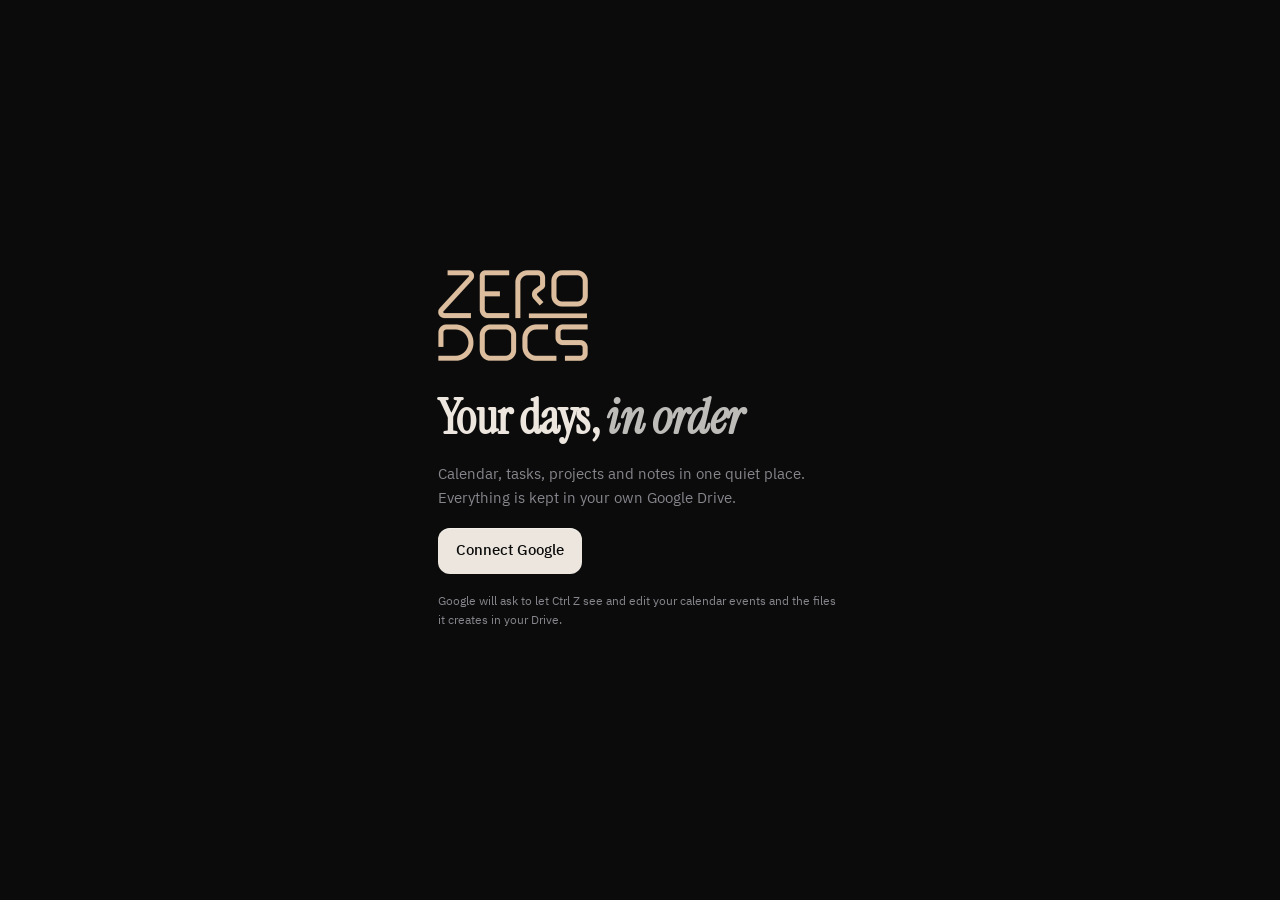
==== commit 417814f9: "v23: redesign — black & grey daybook, Today view, Sections, + sheet, new icons" ====
--- a/index.html
+++ b/index.html
@@ -3,7 +3,7 @@
 <head>
 <meta charset="utf-8">
 <meta name="viewport" content="width=device-width, initial-scale=1, viewport-fit=cover">
-<meta name="theme-color" content="#1D202C">
+<meta name="theme-color" content="#0B0B0C">
 <meta name="color-scheme" content="dark">
 <meta name="application-name" content="Ctrl Z">
 <meta name="apple-mobile-web-app-title" content="Ctrl Z">
@@ -13,7 +13,7 @@
 <link rel="apple-touch-icon" href="apple-touch-icon.png">
 <link rel="preconnect" href="https://fonts.googleapis.com">
 <link rel="preconnect" href="https://fonts.gstatic.com" crossorigin>
-<link rel="stylesheet" href="https://fonts.googleapis.com/css2?family=Inter:wght@400;500;600&family=IBM+Plex+Sans+Arabic:wght@400;500;600&display=swap">
+<link rel="stylesheet" href="https://fonts.googleapis.com/css2?family=IBM+Plex+Sans+Arabic:wght@300;400;500;600;700&family=IBM+Plex+Mono:wght@400;500&family=Instrument+Serif:ital@0;1&display=swap">
 <link rel="stylesheet" href="styles.css">
 </head>
 <body>
--- a/styles.css
+++ b/styles.css
@@ -1,11 +1,14 @@
 :root{
-  --bg:#1D202C; --deep:#161924; --s1:#272C3B; --s2:#313848; --s3:#3E4A5C;
-  --line:#2D3343; --line2:#3A4254;
-  --tx:#ECE6DE; --tx2:#CDD3D8; --mut:#8C9DA3; --dim:#56606E;
-  --sand:#C29B78; --sand2:#DDBF9F; --ink:#1D202C;
+  --bg:#0B0B0C; --deep:#060607; --s1:#151517; --s2:#1E1E21; --s3:#2B2B2F;
+  --line:#1C1C1F; --line2:#2C2C30; --hair:rgba(236,230,222,.07); --hair2:rgba(236,230,222,.12);
+  --tx:#ECE6DE; --tx2:#BDBCB9; --mut:#86868C; --dim:#56565B;
+  --sand:#C29B78; --sand2:#DDBF9F; --beige:#E7D4BD; --ink:#0B0B0C;
   --blue:#93AFC2; --orange:#E5916B; --green:#9CC2A4; --red:#E88B7D;
-  --font:Inter,"IBM Plex Sans Arabic",system-ui,-apple-system,"Segoe UI",sans-serif;
-  --ar:"IBM Plex Sans Arabic",Inter,system-ui,sans-serif;
+  --font:"IBM Plex Sans Arabic",system-ui,-apple-system,"Segoe UI",sans-serif;
+  --ar:"IBM Plex Sans Arabic",system-ui,sans-serif;
+  --serif:"Instrument Serif",Georgia,"Times New Roman",serif;
+  --mono:"IBM Plex Mono",ui-monospace,Menlo,monospace;
+  --ease:cubic-bezier(.22,1,.36,1);
   --r:12px;
   --safe-b:env(safe-area-inset-bottom,0px);
 }
@@ -28,7 +31,7 @@
 .shell{display:flex;min-height:100vh;min-height:100dvh}
 .side{display:none}
 .main{flex:1;min-width:0;padding:20px 16px calc(150px + var(--safe-b))}
-.bottom{position:fixed;left:0;right:0;bottom:0;z-index:20;background:rgba(29,32,44,.96);backdrop-filter:blur(12px);-webkit-backdrop-filter:blur(12px);border-top:1px solid var(--line);padding:10px 12px calc(8px + var(--safe-b))}
+.bottom{position:fixed;left:0;right:0;bottom:0;z-index:20;background:rgba(11,11,12,.96);backdrop-filter:blur(12px);-webkit-backdrop-filter:blur(12px);border-top:1px solid var(--line);padding:10px 12px calc(8px + var(--safe-b))}
 .tabs{display:flex;gap:2px;margin:8px -12px 0;padding:0 8px;overflow-x:auto;scrollbar-width:none;-webkit-overflow-scrolling:touch}
 .tabs::-webkit-scrollbar{display:none}
 .tabs button{flex:0 0 auto;background:none;border:0;color:var(--mut);font-size:13px;padding:8px 12px;min-height:40px;border-radius:10px;white-space:nowrap;display:inline-flex;align-items:center;gap:6px}
@@ -324,9 +327,9 @@
 .ncard.first{grid-column:1/-1;min-height:120px;background:linear-gradient(135deg,var(--sand) 0%,#A88C7A 45%,var(--s3) 100%);color:var(--ink)}
 .ncard .t{font-size:16px;font-weight:600;font-family:var(--ar);line-height:1.35;display:-webkit-box;-webkit-line-clamp:2;-webkit-box-orient:vertical;overflow:hidden;width:100%}
 .ncard .p{font-size:13px;color:var(--mut);font-family:var(--ar);line-height:1.55;display:-webkit-box;-webkit-line-clamp:4;-webkit-box-orient:vertical;overflow:hidden;white-space:pre-line;width:100%}
-.ncard.first .p{color:rgba(29,32,44,.75)}
+.ncard.first .p{color:rgba(11,11,12,.75)}
 .ncard .d{margin-top:auto;font-size:11px;color:var(--dim)}
-.ncard.first .d{color:rgba(29,32,44,.6)}
+.ncard.first .d{color:rgba(11,11,12,.6)}
 .writer{position:fixed;inset:0;z-index:60;background:var(--bg);display:flex;flex-direction:column;padding:calc(10px + env(safe-area-inset-top,0px)) 0 0}
 .writer .bar{display:flex;align-items:center;justify-content:space-between;gap:10px;padding:0 14px 8px}
 .writer .meta{font-size:12px;color:var(--mut);text-align:center;flex:1}
@@ -336,3 +339,903 @@
 .writer .wb{width:100%;min-height:70vh;background:transparent;border:0;outline:0;color:var(--tx2);font-size:18px;line-height:1.85;font-family:var(--ar);resize:none;padding:0;overflow:hidden}
 .writer .rule{height:3px;width:44px;border-radius:2px;background:var(--sand);margin:0 0 16px}
 .chip{border-radius:12px;padding:5px 10px}
+
+/* ---------- project board ---------- */
+.pview{max-width:1120px}
+.pview > .stage, .pview > .sec, .pview > .sec-h, .pview > div:last-child{max-width:760px}
+.kboard{display:grid;grid-template-columns:repeat(3,minmax(0,1fr));gap:12px;margin:18px 0 6px;align-items:start}
+.kcol{background:var(--deep);border:1px solid var(--line);border-radius:16px;padding:10px;min-height:120px;display:flex;flex-direction:column;gap:8px;transition:border-color .15s,background .15s}
+.kcol.over{border-color:var(--sand);background:#121214}
+.kh{display:flex;justify-content:space-between;align-items:center;padding:2px 4px 4px;font-size:13px;font-weight:600;letter-spacing:.02em;color:var(--tx2)}
+.kh span:first-child::before{content:'';display:inline-block;width:8px;height:8px;border-radius:50%;margin-inline-end:8px;vertical-align:1px;background:var(--mut)}
+.k-doing .kh span:first-child::before{background:var(--sand)}
+.k-done .kh span:first-child::before{background:var(--green)}
+.kn{background:var(--s1);color:var(--mut);font-size:12px;padding:2px 9px;border-radius:20px}
+.klist{display:flex;flex-direction:column;gap:8px}
+.kempty{font-size:12px;color:var(--dim);text-align:center;padding:14px 0;border:1px dashed var(--line2);border-radius:12px}
+.kcard{background:var(--s1);border:1px solid var(--line2);border-radius:12px;padding:10px 10px 8px;cursor:grab}
+.kcard.urg{border-inline-start:3px solid var(--orange)}
+.kcard.drag{opacity:.45}
+.k-done .kcard{opacity:.7}
+.k-done .kcard .tt{text-decoration:line-through;text-decoration-color:var(--dim)}
+.kb{display:block;width:100%;background:none;border:0;padding:0;text-align:start;color:var(--tx);font:inherit;cursor:pointer}
+.kb .tt{display:block;font-size:14px;line-height:1.35;overflow-wrap:anywhere}
+.km{display:block;margin-top:4px;font-size:11.5px;color:var(--mut)}
+.km .or{color:var(--orange)}
+.kst{background:var(--s3);color:var(--tx2);padding:1px 7px;border-radius:6px}
+.kbtns{display:flex;gap:6px;justify-content:flex-end;margin-top:8px}
+.kmv{background:var(--deep);border:1px solid var(--line2);color:var(--tx2);font-size:12px;padding:5px 10px;border-radius:20px;cursor:pointer;min-height:30px}
+.kmv.ok{background:var(--sand);border-color:var(--sand);color:var(--ink);font-weight:600}
+.kadd{margin:0;border-radius:12px}
+@media (max-width:899px){
+  .kboard{display:flex;overflow-x:auto;scroll-snap-type:x mandatory;-webkit-overflow-scrolling:touch;margin:16px -16px 6px;padding:0 16px 6px;scrollbar-width:none}
+  .kboard::-webkit-scrollbar{display:none}
+  .kcol{flex:0 0 82%;scroll-snap-align:center}
+}
+
+/* ---------- bottom bar: bigger, clearer toggles ---------- */
+@media (max-width:899px){
+  .bottom{padding-top:10px}
+  .bottom .tabs{gap:8px;margin:10px -12px 0;padding:2px 12px 4px}
+  .bottom .tabs button{font-size:15px;font-weight:500;min-height:46px;padding:0 18px;border-radius:23px;background:var(--s1);border:1px solid var(--line2);color:var(--tx2)}
+  .bottom .tabs button.on{background:var(--sand);border-color:var(--sand);color:var(--ink);font-weight:700;box-shadow:0 4px 14px rgba(194,155,120,.28)}
+  .bottom .tabs button.on .adot,.bottom .tabs button.on i{filter:brightness(.55)}
+  .main{padding-bottom:calc(172px + var(--safe-b))}
+  #toast{bottom:calc(160px + var(--safe-b))}
+}
+
+/* ---------- handwriting (pen notes from the tablet) ---------- */
+.ncard .nthumb{display:block;width:100%;height:88px;border-radius:12px;background:var(--bg)}
+.inkw .body{max-width:none;width:100%;padding:0;overflow:auto}
+.inkw .page{position:relative;margin:0 auto;overflow:hidden;--u:0.76px}
+.inkw .wt{font-size:calc(var(--u)*34);line-height:1.35;padding:calc(var(--u)*22) calc(var(--u)*30) calc(var(--u)*13)}
+.inkw .rule{width:calc(var(--u)*58);height:max(2px,calc(var(--u)*4));margin:0 0 calc(var(--u)*21) calc(var(--u)*30)}
+.inkw .wb{min-height:0;font-size:calc(var(--u)*24);line-height:1.85;padding:0 calc(var(--u)*30) calc(var(--u)*40)}
+.inkw canvas{position:absolute;left:0;top:0;pointer-events:none}
+
+/* ---------- home: sections at a glance ---------- */
+.pulse{display:flex;gap:8px;overflow-x:auto;scrollbar-width:none;margin:0 -16px 14px;padding:0 16px;-webkit-overflow-scrolling:touch;scroll-snap-type:x proximity;scroll-padding:0 16px}
+.pulse::-webkit-scrollbar{display:none}
+.pz{flex:0 0 auto;min-width:128px;display:flex;flex-direction:column;gap:5px;text-align:start;background:var(--s1);border:1px solid var(--line);border-radius:12px;padding:8px 11px 9px;color:var(--tx);scroll-snap-align:start}
+.pz:hover{border-color:var(--line2)}
+.pz .pn{display:flex;align-items:center;gap:6px;font-size:12px;font-weight:500;white-space:nowrap}
+.pz .pn .adot{width:7px;height:7px}
+.pz .pc{font-size:11px;color:var(--mut);white-space:nowrap}
+.pz .pc b{color:var(--tx);font-weight:600;font-size:12px}
+.pz .pc em{font-style:normal;color:var(--orange)}
+.pz .pt{display:block;height:3px;border-radius:2px;background:var(--deep)}
+.pz .pt i{display:block;height:3px;border-radius:2px;background:linear-gradient(90deg,var(--s3),var(--sand))}
+@media (min-width:900px){
+  .pulse{display:grid;grid-template-columns:repeat(auto-fit,minmax(128px,1fr));overflow:visible;margin:0 0 18px;padding:0}
+  .home .right{position:static}
+}
+.alltasks .seg{margin-top:2px}
+
+/* ---------- to-do lists & trackers ---------- */
+.add3{display:flex;gap:8px;flex-wrap:wrap;margin:-4px 0 4px}
+.lcard{padding:12px 14px 6px}
+.lh{display:flex;align-items:center;gap:8px}
+.lname{flex:1;min-width:0;background:none;border:0;padding:0;text-align:start;font-size:15px;font-weight:600;font-family:var(--ar);color:var(--tx);overflow:hidden;text-overflow:ellipsis;white-space:nowrap}
+.lmeta{display:inline-flex;align-items:center;gap:4px;font-size:12px;color:var(--mut);white-space:nowrap}
+.lh .ib{width:34px;height:34px}
+.litem{display:flex;align-items:center;gap:10px;min-height:42px;border-top:1px solid var(--line)}
+.lcard .litem:first-of-type{border-top:0}
+.litem .chk{width:22px;height:22px;border-radius:7px;border:1.5px solid var(--line2);background:transparent;padding:0;flex-shrink:0;display:flex;align-items:center;justify-content:center;color:var(--ink)}
+.litem .chk.done{border:0;background:var(--green)}
+.litem .lt{flex:1;min-width:0;font-size:14px;font-family:var(--ar);line-height:1.4}
+.litem.isdone .lt{color:var(--mut)}
+.lhist{display:flex;gap:3px;flex-shrink:0}
+.lhist i{width:7px;height:7px;border-radius:2px;background:var(--deep)}
+.lhist i.on{background:var(--green)}
+.lhist i.now{outline:1px solid var(--line2);outline-offset:1px}
+.ltrend{display:flex;align-items:flex-end;gap:4px;height:26px;margin:8px 0 6px}
+.ltrend span{flex:1;height:100%;display:flex;align-items:flex-end;background:var(--deep);border-radius:3px}
+.ltrend i{display:block;width:100%;border-radius:3px;background:var(--green);opacity:.75}
+.ltrend i.zero{background:transparent}
+.sheet .litem .ib{width:34px;height:34px}
+.sheet .litem .ib svg{transform:rotate(90deg)}
+
+/* ================= livelier home (v10) ================= */
+.desk{display:none}
+@media (min-width:900px){ .desk{display:block} .note-add .qa{max-width:620px} }
+/* header banner: thin, full width */
+.hero{margin:0 0 12px;border-radius:14px;overflow:hidden;background:#1a1a1a}
+.hero img{display:block;width:100%;aspect-ratio:1600/255;object-fit:cover;object-position:center}
+@media (min-width:900px){ .hero img{aspect-ratio:auto;height:92px} .hero{margin-bottom:16px} }
+/* section tiles: a shade darker than the page */
+.pz{background:var(--deep);border-color:transparent}
+.pz:hover{border-color:var(--line2)}
+
+/* calendar: a panel a shade darker than the page */
+.calp{background:var(--deep);border-radius:22px;padding:14px 10px 12px;box-shadow:0 10px 30px -18px rgba(0,0,0,.7)}
+.calp .hdr{padding:0 6px}
+.calp .ib{background:var(--s1)}
+@media (min-width:900px){
+  .calp{padding:18px 18px 14px}
+  .calp .cell.sel,.calp .cell:hover,.calp .cell.sel:hover{background:var(--s1)}
+}
+
+/* task stats */
+.hstats{display:grid;grid-template-columns:repeat(3,minmax(0,1fr));gap:8px}
+.hring{grid-column:1/-1;display:flex;align-items:center;gap:16px;padding:14px 16px;background:linear-gradient(135deg,#2E3446 0%,#222736 100%)}
+.rwrap{position:relative;width:96px;height:96px;flex-shrink:0}
+.rwrap .rnum{position:absolute;inset:0;display:flex;flex-direction:column;align-items:center;justify-content:center;line-height:1.1}
+.rwrap .rnum b{font-size:26px;font-weight:700;color:var(--tx)}
+.rwrap .rnum span{font-size:11px;color:var(--mut)}
+.rinfo{flex:1;min-width:0;display:flex;flex-direction:column;gap:2px}
+.rinfo .k{font-size:15px;font-weight:600;color:var(--sand2)}
+.rinfo .s{font-size:12px;color:var(--mut)}
+.wk{display:flex;gap:6px;margin-top:10px}
+.wk span{flex:1;height:44px;position:relative;padding-bottom:14px;display:flex;justify-content:center;align-items:flex-end}
+.wk i{display:block;width:100%;max-width:16px;border-radius:4px;background:var(--sand)}
+.wk i.z{background:var(--s2)}
+.wk i.now{background:var(--sand2)}
+.wk em{position:absolute;bottom:0;left:0;right:0;text-align:center;font-size:9px;font-style:normal;color:var(--dim)}
+.hst{display:flex;flex-direction:column;gap:2px;text-align:start;padding:12px 13px;color:var(--tx);border:0}
+.hst .k{font-size:12px;color:var(--mut)}
+.hst .v{font-size:26px;font-weight:700;font-variant-numeric:tabular-nums;line-height:1.15}
+.hst .s{font-size:11px;color:var(--mut);line-height:1.3}
+.hst.c-open{background:linear-gradient(160deg,rgba(147,175,194,.2),var(--s1) 65%)}.hst.c-open .v{color:var(--blue)}
+.hst.c-done{background:linear-gradient(160deg,rgba(156,194,164,.2),var(--s1) 65%)}.hst.c-done .v{color:var(--green)}
+.hst.c-late{background:linear-gradient(160deg,rgba(229,145,107,.24),var(--s1) 65%)}.hst.c-late .v{color:var(--orange)}
+.hst.c-ok .v{color:var(--tx2)}
+@media (min-width:900px){
+  .hstats{grid-template-columns:2fr 1fr 1fr 1fr}
+  .hring{grid-column:auto}
+}
+
+/* projects */
+.pcard{border-left:3px solid var(--ac,var(--s3))}
+.pcard.pdone{opacity:.72}
+.pdk{display:inline-flex;width:18px;height:18px;border-radius:9px;background:var(--green);color:var(--ink);align-items:center;justify-content:center;margin-inline-end:8px;vertical-align:-2px}
+.pdk svg{width:12px;height:12px}
+.ptitle{display:flex;align-items:center;gap:12px}
+.ptitle .title-in{flex:1;min-width:0}
+.pchk{width:34px;height:34px;border-radius:17px;border:2px solid var(--s3);background:transparent;flex-shrink:0;display:flex;align-items:center;justify-content:center;color:var(--ink);padding:0}
+.pchk:hover{border-color:var(--green)}
+.pchk.on{background:var(--green);border-color:var(--green)}
+.pdone-note{display:inline-flex;align-items:center;gap:6px;margin:6px 0 2px;font-size:13px;color:var(--green);font-weight:500}
+.pdone-note svg{width:14px;height:14px}
+.pdone-cta{width:100%;margin:8px 0 6px;padding:12px 14px;border-radius:14px;border:1px dashed var(--green);background:rgba(156,194,164,.1);color:var(--green);font-size:14px;text-align:start}
+/* section pages: a soft wash of the section colour behind the title */
+.ahdr{background:linear-gradient(120deg,color-mix(in srgb,var(--ac) 26%,var(--bg)) 0%,var(--bg) 78%);border-radius:20px;padding:16px 16px 14px;margin:0 0 14px}
+
+/* habit trackers */
+.hcard{padding:12px 14px 8px;background:linear-gradient(165deg,rgba(156,194,164,.12),var(--s1) 55%)}
+.hnav{display:flex;align-items:center;justify-content:space-between;margin:8px 0 2px;font-size:13px;color:var(--sand2);font-weight:600}
+.hnav .ib{width:32px;height:32px}
+.hnav .ib svg{width:16px;height:16px}
+.hrow .lt{flex:1}
+.hnum{width:96px;height:38px;border-radius:12px;border:0;background:var(--deep);text-align:center;font-size:17px;font-weight:600;color:var(--tx);outline:0}
+.hnum:focus{box-shadow:0 0 0 1.5px var(--sand)}
+.hnum::placeholder{color:var(--dim);font-weight:500}
+.hu{min-width:22px;font-size:12px;color:var(--mut)}
+.hstreaks{display:flex;flex-wrap:wrap;gap:6px;margin:8px 0 4px}
+.hstreak{font-size:12px;background:rgba(156,194,164,.15);color:var(--green);padding:4px 10px;border-radius:12px;font-family:var(--ar)}
+.hstreak b{color:var(--tx)}
+.htrend{display:flex;align-items:center;gap:10px;padding:10px 0 6px;border-top:1px solid var(--line)}
+.htrend .lt{flex:1;min-width:0;font-size:13px;font-family:var(--ar)}
+.hv{display:flex;flex-direction:column;align-items:flex-end;font-size:12px;color:var(--mut);min-width:70px}
+.hv b{font-size:17px;color:var(--tx)}
+.hv em{font-style:normal;font-weight:600}
+.hv em.up{color:var(--sand2)}.hv em.down{color:var(--blue)}
+.hv small{color:var(--dim);font-size:10px}
+.htab-wrap{overflow-x:auto;margin-top:10px;border-radius:12px;background:var(--deep)}
+.htab{width:100%;border-collapse:collapse;font-size:13px}
+.htab th{font-weight:500;color:var(--mut);font-size:11px;padding:9px 10px 7px;text-align:center;white-space:nowrap;font-family:var(--ar)}
+.htab th small{color:var(--dim)}
+.htab td{padding:7px 10px;text-align:center;border-top:1px solid var(--line);white-space:nowrap;cursor:pointer;font-variant-numeric:tabular-nums}
+.htab th:first-child,.htab td:first-child{text-align:start;color:var(--mut);font-size:12px}
+.htab tr.sel td{background:rgba(221,191,159,.1)}
+.htab tr.sel td:first-child{color:var(--sand2)}
+.htab .yes{color:var(--green);display:inline-flex}
+.htab .yes svg{width:14px;height:14px}
+.htab .nil{color:var(--dim)}
+.hunit{width:64px;height:32px;border:0;border-radius:10px;background:var(--s1);text-align:center;font-size:13px;color:var(--tx)}
+.htype{min-width:44px;height:32px;border-radius:10px;border:0;background:var(--deep);color:var(--sand2);font-weight:600;font-size:13px}
+
+/* review */
+.stat.lite{background:var(--beige);color:var(--ink)}
+.stat.lite .k,.stat.lite .s{color:rgba(11,11,12,.62)}
+.stat.lite .v{color:var(--ink)}
+.nums{display:grid;grid-template-columns:repeat(2,minmax(0,1fr));gap:8px}
+.ncell{background:var(--deep);border-radius:14px;padding:12px 13px;display:flex;flex-direction:column;gap:2px}
+.ncell .k{font-size:11px;color:var(--mut);text-transform:uppercase;letter-spacing:.6px}
+.ncell .v{font-size:21px;font-weight:700;color:var(--tx);font-variant-numeric:tabular-nums}
+.ncell .s{font-size:11px;color:var(--dim);line-height:1.35}
+.ncell.hi .v{color:var(--sand2)}
+.ncell.warn .v{color:var(--orange)}
+.chartc{padding:14px}
+.dchart{display:flex;align-items:flex-end;gap:3px;height:150px}
+.dchart span{flex:1;min-width:0;height:100%;position:relative;padding-bottom:16px;display:flex;flex-direction:column;justify-content:flex-end;align-items:center}
+.dchart b{font-size:10px;color:var(--mut);font-weight:500;margin-bottom:3px}
+.dchart i{display:block;width:100%;max-width:22px;border-radius:5px 5px 2px 2px;background:linear-gradient(180deg,var(--sand2),var(--sand))}
+.dchart i.z{background:var(--s2)}
+.dchart i.now{box-shadow:0 0 0 1.5px var(--beige)}
+.dchart em{position:absolute;bottom:0;font-size:10px;color:var(--dim);font-style:normal;white-space:nowrap}
+.wchart div{display:grid;grid-template-columns:34px 1fr 26px;gap:8px;align-items:center;font-size:12px;color:var(--mut);margin:6px 0}
+.wchart .t{height:8px;border-radius:4px;background:var(--deep)}
+.wchart .t i{display:block;height:8px;border-radius:4px;background:var(--blue)}
+.wchart .num{text-align:end;color:var(--tx)}
+.stack{display:flex;height:14px;border-radius:7px;overflow:hidden;background:var(--deep);gap:2px}
+.stack i{display:block;height:100%}
+.skey{display:flex;flex-wrap:wrap;gap:8px 14px;margin-top:12px;font-size:12px;color:var(--mut)}
+.skey span{display:flex;align-items:center;gap:6px}
+.skey i{width:8px;height:8px;border-radius:4px;display:block}
+.skey b{color:var(--tx);font-weight:600}
+@media (min-width:900px){
+  .nums{grid-template-columns:repeat(4,minmax(0,1fr))}
+  .rgrid{display:grid;grid-template-columns:1fr 1fr;gap:16px}
+}
+.bars{background:var(--deep);border-radius:18px;padding:14px}
+.bars .t{background:var(--s1)}
+
+/* ================= v11: habit calendars, rich notes ================= */
+.hlist{display:grid;grid-template-columns:minmax(0,1fr);gap:10px}
+@media (min-width:900px){ .hlist{grid-template-columns:repeat(2,minmax(0,1fr))} }
+.hcard{padding:12px 12px 10px;background:var(--deep)}
+.hcard.hk-yn{background:linear-gradient(170deg,rgba(156,194,164,.10),var(--deep) 45%)}
+.hcard.hk-num{background:linear-gradient(170deg,rgba(221,191,159,.10),var(--deep) 45%)}
+.hmeta{display:flex;flex-wrap:wrap;align-items:center;gap:6px 10px;font-size:12px;color:var(--mut);margin:2px 2px 0;min-height:18px}
+.hmeta b{font-size:16px;color:var(--tx)}
+.hmeta em{font-style:normal;font-weight:600}.hmeta em.up{color:var(--sand2)}.hmeta em.down{color:var(--blue)}
+.hmeta .cy{color:var(--green);font-weight:600}.hmeta .cn{color:var(--red);font-weight:600}
+.hmeta .cs{background:rgba(156,194,164,.15);color:var(--green);padding:2px 8px;border-radius:10px}
+.hcard .hnav{margin:8px 0 4px}
+.hwd{display:grid;grid-template-columns:repeat(7,minmax(0,1fr));text-align:center;font-size:10px;color:var(--dim);font-weight:600;padding:2px 0}
+.hgrid{display:grid;grid-template-columns:repeat(7,minmax(0,1fr));gap:4px}
+.hc{position:relative;aspect-ratio:1/1;min-width:0;border:0;border-radius:10px;background:var(--s1);color:var(--tx2);padding:0;display:flex;align-items:center;justify-content:center;overflow:hidden}
+.hc .dn{position:absolute;top:3px;left:5px;font-size:9px;color:var(--mut);line-height:1}
+.hc.out{background:transparent}.hc.out .dn{color:var(--dim);opacity:.5}
+.hc:disabled:not(.out){opacity:.38}
+.hc.today{box-shadow:inset 0 0 0 1.5px var(--sand2)}
+.hc.sel{box-shadow:inset 0 0 0 2px var(--sand)}
+.hc i{display:flex;align-items:center;justify-content:center;width:62%;height:62%;max-width:26px;max-height:26px;border-radius:50%}
+.hc i svg{width:60%;height:60%}
+.hc .hy,.htypeb .hy{background:var(--green);color:var(--ink)}
+.hc .hn,.htypeb .hn{background:var(--red);color:var(--ink)}
+.hc.yes{background:rgba(156,194,164,.16)}
+.hc.no{background:rgba(232,139,125,.14)}
+.hc.val{background:rgba(221,191,159,.13)}
+.hc b{font-size:12px;font-weight:700;color:var(--tx);font-variant-numeric:tabular-nums;padding-top:6px;letter-spacing:-.2px}
+.hhint{font-size:11px;color:var(--dim);margin:8px 2px 0;text-align:center}
+.hedit{display:flex;align-items:center;gap:8px;margin-top:10px;padding:8px 10px;border-radius:14px;background:var(--s1)}
+.hedit .hd{flex:1;font-size:13px;color:var(--sand2);font-weight:600}
+.hedit .hnum{background:var(--deep)}
+.hcard .htrend{border-top:0;padding:8px 2px 0}
+.htypes{display:grid;grid-template-columns:1fr 1fr;gap:8px}
+.htypeb{display:flex;flex-direction:column;align-items:flex-start;gap:4px;text-align:start;padding:14px;border-radius:16px;border:1.5px solid transparent;background:var(--s1);color:var(--tx)}
+.htypeb.on{border-color:var(--sand);background:rgba(194,155,120,.12)}
+.htypeb b{font-size:14px}.htypeb small{font-size:11px;color:var(--mut);line-height:1.4}
+.htypeb .ic{display:flex;gap:4px;height:26px;align-items:center}
+.htypeb .ic i{display:flex;width:22px;height:22px;border-radius:11px;align-items:center;justify-content:center}
+.htypeb .ic i svg{width:13px;height:13px}
+.htypeb .ic.num{font-weight:700;color:var(--sand2);font-size:15px}
+
+/* note writer: page colour, formatting bar */
+.writer{background:var(--npage,#0B0B0C)}
+.writer .bar{background:transparent}
+.ntools{display:flex;align-items:center;gap:8px;padding:0 14px 8px;overflow-x:auto;scrollbar-width:none;max-width:760px;width:100%;margin:0 auto}
+.ntools::-webkit-scrollbar{display:none}
+.ntools .ng{display:flex;gap:2px;background:rgba(255,255,255,.05);border-radius:14px;padding:3px;flex-shrink:0}
+.ntools .ng button{min-width:44px;height:34px;border:0;border-radius:11px;background:transparent;color:var(--tx2);font-size:13px;font-weight:600;padding:0 10px}
+.ntools .ng button.on{background:var(--sand);color:var(--ink)}
+.ntools .ncol{margin-inline-start:auto;width:38px;height:38px;border-radius:19px;border:0;background:rgba(255,255,255,.05);display:flex;align-items:center;justify-content:center;flex-shrink:0}
+.ntools .ncol i{width:20px;height:20px;border-radius:10px;box-shadow:0 0 0 1.5px var(--sand2)}
+.nswatch{display:flex;gap:8px;overflow-x:auto;padding:2px 14px 10px;max-width:760px;width:100%;margin:0 auto;scrollbar-width:none}
+.nswatch button{display:flex;flex-direction:column;align-items:center;gap:4px;border:0;background:transparent;color:var(--mut);font-size:10px;flex-shrink:0;padding:0}
+.nswatch i{width:34px;height:34px;border-radius:17px;box-shadow:0 0 0 1px rgba(255,255,255,.14)}
+.nswatch button.on i{box-shadow:0 0 0 2px var(--sand)}
+.nswatch button.on span{color:var(--sand2)}
+.writer .rich{min-height:60vh;outline:0;white-space:pre-wrap;overflow-wrap:anywhere;color:var(--tx2)}
+.writer .rich:empty::before,.writer .rich>p:only-child:has(br:only-child)::before{content:attr(data-ph);color:var(--dim);pointer-events:none}
+.writer .rich p{margin:0}
+.writer .rich h1{margin:.5em 0 .2em;font-size:28px;line-height:1.35;font-weight:700;color:var(--tx)}
+.writer .rich h2{margin:.45em 0 .15em;font-size:21px;line-height:1.4;font-weight:600;color:var(--tx)}
+.writer .rich>:first-child{margin-top:0}
+.writer .rich b{font-weight:700;color:var(--tx)}
+.writer .rich .l{font-weight:300}
+.ncard.tinted{background:var(--npage);box-shadow:inset 0 0 0 1px rgba(255,255,255,.06),0 8px 24px -16px rgba(0,0,0,.6)}
+
+/* ================= v12 ================= */
+/* habits outside: clean calendars with a name on top */
+.hcard{display:block;width:100%;text-align:start;border:0;color:var(--tx);padding:12px 12px 12px}
+.hname{display:flex;align-items:center;justify-content:space-between;gap:10px;margin:0 2px 2px}
+.hname>span{font-size:16px;font-weight:700;font-family:var(--ar);color:var(--tx);overflow:hidden;text-overflow:ellipsis;white-space:nowrap}
+.hname small{flex-shrink:0;font-size:11px;font-weight:600;color:var(--sand2);background:rgba(221,191,159,.12);padding:3px 8px;border-radius:10px}
+.hmon{display:block;font-size:11px;color:var(--mut);margin:0 2px 6px;letter-spacing:.4px}
+.hc.fut{opacity:.38}
+.hcard .hc{cursor:inherit}
+/* habit sheet: calendar + day picker */
+.hsheet{padding:12px;background:var(--s1)}
+.hsheet .hc{background:var(--deep)}
+.hsheet .hc.yes{background:rgba(156,194,164,.18)}.hsheet .hc.no{background:rgba(232,139,125,.16)}.hsheet .hc.val{background:rgba(221,191,159,.15)}
+.hpick{margin-top:12px;padding:12px;border-radius:14px;background:var(--deep);display:flex;align-items:center;flex-wrap:wrap;gap:10px}
+.hpick .hd{flex:1 1 100%;font-size:13px;font-weight:600;color:var(--sand2)}
+.hpick #hp-num{flex:1;min-width:90px;height:46px;font-size:20px;font-weight:700;text-align:center;background:var(--s1)}
+.hpick .btn{height:46px;padding:0 18px}
+.hchoice{display:flex;gap:8px;flex:1 1 100%}
+.hchoice button{flex:1;height:54px;border-radius:14px;border:1.5px solid transparent;background:var(--s1);color:var(--tx);font-size:15px;font-weight:600;display:flex;align-items:center;justify-content:center;gap:8px}
+.hchoice button i{display:flex;width:26px;height:26px;border-radius:13px;align-items:center;justify-content:center}
+.hchoice button i svg{width:15px;height:15px}
+.hchoice .ok.on{border-color:var(--green);background:rgba(156,194,164,.16)}
+.hchoice .no.on{border-color:var(--red);background:rgba(232,139,125,.14)}
+.hchoice .clr{flex:0 0 auto;padding:0 14px;color:var(--mut);font-weight:500}
+/* per-habit stat cards */
+.hstatgrid{display:grid;grid-template-columns:repeat(2,minmax(0,1fr));gap:8px;margin-top:8px}
+@media (min-width:900px){ .hstatgrid{grid-template-columns:repeat(4,minmax(0,1fr))} }
+.hstat{display:flex;flex-direction:column;gap:6px;text-align:start;padding:12px 13px;border:0;color:var(--tx);background:linear-gradient(160deg,rgba(156,194,164,.12),var(--s1) 60%)}
+.hstat .k{font-size:13px;font-weight:600;font-family:var(--ar);color:var(--tx);overflow:hidden;text-overflow:ellipsis;white-space:nowrap}
+.hstat .v{font-size:24px;font-weight:700;font-variant-numeric:tabular-nums;display:flex;align-items:baseline;gap:4px;flex-wrap:wrap}
+.hstat .v small{font-size:12px;color:var(--mut);font-weight:500}
+.hstat .v em{font-style:normal;font-size:12px;font-weight:600}.hstat .v em.up{color:var(--sand2)}.hstat .v em.down{color:var(--blue)}
+.hstat .s{font-size:11px;color:var(--mut)}
+.hsrow{display:flex;align-items:center;gap:12px}
+.hsn{display:flex;flex-direction:column;gap:3px;font-size:12px;color:var(--tx2)}
+.hsn i{display:inline-block;width:7px;height:7px;border-radius:4px;margin-inline-end:6px}
+.hsn i.g{background:var(--green)}.hsn i.r{background:var(--red)}
+.hsn .st{color:var(--mut);font-size:11px}
+
+/* donuts & bars */
+.dw{position:relative;display:inline-flex;align-items:center;justify-content:center;flex-shrink:0}
+.dw b{position:absolute;inset:0;display:flex;flex-direction:column;align-items:center;justify-content:center;font-size:17px;font-weight:700;color:var(--tx);font-variant-numeric:tabular-nums;line-height:1.1}
+.dw.sm b{font-size:13px}
+.dw.big b{font-size:26px}
+.dw b small{font-size:11px;font-weight:500;color:var(--mut)}
+.pbar{display:block;height:7px;border-radius:4px;background:var(--deep);overflow:hidden;margin:6px 0 4px}
+.pbar i{display:block;height:100%;border-radius:4px}
+.stat .pbar{background:rgba(0,0,0,.18)}
+.stat.lite .pbar{background:rgba(11,11,12,.12)}
+.vgrid{display:grid;gap:8px}
+.vgrid.g2{grid-template-columns:repeat(2,minmax(0,1fr))}
+.vgrid.g3{grid-template-columns:minmax(0,1fr)}
+.vgrid+.vgrid{margin-top:8px}
+@media (min-width:600px){ .vgrid.g3{grid-template-columns:repeat(3,minmax(0,1fr))} }
+@media (max-width:420px){ .vgrid.g2{grid-template-columns:minmax(0,1fr)} }
+.viz{background:var(--s1);border-radius:16px;padding:13px 14px;display:flex;flex-direction:column;gap:3px;min-width:0}
+.viz .k{font-size:11px;color:var(--mut);text-transform:uppercase;letter-spacing:.6px}
+.viz .v{font-size:24px;font-weight:700;color:var(--tx);font-variant-numeric:tabular-nums}
+.viz .v small{font-size:13px;font-weight:500;color:var(--mut)}
+.viz .s{font-size:11px;color:var(--dim);line-height:1.4}
+.viz.vd{flex-direction:row;align-items:center;gap:14px}
+.viz .vt{display:flex;flex-direction:column;gap:3px;min-width:0}
+.viz .vt .s{color:var(--mut)}
+.viz .lg{display:inline-block;width:7px;height:7px;border-radius:4px;margin-inline-end:6px}
+.dstrip{display:flex;flex-wrap:wrap;gap:3px;margin:6px 0 4px}
+.dstrip i{width:10px;height:10px;border-radius:3px;background:var(--deep)}
+.dstrip i.on{background:var(--sand)}
+.dstrip.s14 i{width:auto;flex:1;height:14px;border-radius:4px}
+.dstrip.s14 i.on{background:var(--green)}
+.dstrip i.now{box-shadow:0 0 0 1.5px var(--sand2)}
+.cmp{display:grid;grid-template-columns:56px 1fr 30px;align-items:center;gap:8px;font-size:12px;color:var(--mut)}
+.cmp .pbar{margin:4px 0}
+.cmp b{text-align:end;color:var(--tx)}
+.mbars{display:flex;align-items:flex-end;gap:2px;height:34px;margin:6px 0 2px}
+.mbars i{flex:1;border-radius:2px;background:var(--sand)}
+.mbars i.z{background:var(--s2)}
+.vsplit{flex-direction:row;align-items:center;gap:18px;padding:16px}
+.vlegend{flex:1;display:flex;flex-direction:column;gap:7px;min-width:0}
+.vlegend>span{display:grid;grid-template-columns:10px minmax(0,1fr) auto 38px;align-items:center;gap:8px;font-size:13px;color:var(--tx2)}
+.vlegend i{width:9px;height:9px;border-radius:5px}
+.vlegend span span{overflow:hidden;text-overflow:ellipsis;white-space:nowrap}
+.vlegend b{color:var(--tx)}
+.vlegend em{font-style:normal;color:var(--mut);font-size:11px;text-align:end}
+@media (max-width:600px){ .viz.vsplit{flex-direction:column;align-items:stretch} .vsplit .dw{align-self:center} }
+
+/* projects: importance, brief, timeline */
+.pbrief{width:100%;margin:12px 0 4px;padding:12px 14px;border:0;border-radius:14px;background:linear-gradient(120deg,rgba(221,191,159,.14),rgba(221,191,159,.04));border-inline-start:3px solid var(--sand);color:var(--sand2);font-size:17px;font-weight:600;line-height:1.5;font-family:var(--ar);resize:none;overflow:hidden;outline:0}
+.pbrief:placeholder-shown{background:transparent;border:1px dashed var(--line2);color:var(--tx);font-weight:400;font-size:14px}
+.pbrief::placeholder{color:var(--dim)}
+.pbrief:focus{box-shadow:0 0 0 1.5px var(--sand)}
+.pprio{display:inline-flex;gap:2px;background:var(--deep);border-radius:14px;padding:3px;margin-top:8px}
+.pprio button{height:32px;border:0;border-radius:11px;background:transparent;color:var(--mut);font-size:12px;font-weight:600;padding:0 12px}
+.pprio button.on.pr-0{background:var(--s2);color:var(--tx)}
+.pprio button.on.pr-1{background:#221F1A;color:var(--sand2);box-shadow:inset 0 0 0 1px rgba(221,191,159,.45)}
+.pprio button.on.pr-2{background:var(--sand);color:var(--ink)}
+.pcard{position:relative}
+.pcard.prio-1{background:linear-gradient(140deg,#2B2A2A 0%,#22252F 70%);box-shadow:inset 0 0 0 1px rgba(221,191,159,.28),0 8px 24px -16px rgba(0,0,0,.6)}
+.pcard.prio-2{background:linear-gradient(140deg,#3A3127 0%,#1B1E28 75%);box-shadow:inset 0 0 0 1.5px rgba(221,191,159,.6),0 12px 30px -16px rgba(194,155,120,.35);border-left-color:var(--sand)}
+.pbadge{align-self:flex-start;font-size:10px;font-weight:700;letter-spacing:.6px;text-transform:uppercase;padding:3px 8px;border-radius:8px;background:rgba(221,191,159,.14);color:var(--sand2)}
+.prio-2 .pbadge{background:var(--sand);color:var(--ink)}
+.pcbrief{font-size:13px;color:var(--sand2);font-family:var(--ar);line-height:1.45;display:-webkit-box;-webkit-line-clamp:2;-webkit-box-orient:vertical;overflow:hidden}
+.sdates{display:inline-flex;align-items:center;gap:2px;color:var(--dim);font-size:11px}
+.sdates input{background:transparent;border:0;color:var(--mut);font-size:12px;color-scheme:dark;width:112px;padding:0}
+@media (max-width:520px){ .stage-h{flex-wrap:wrap} .sdates{order:5;width:100%;justify-content:flex-start;padding:0 0 4px} }
+.tl-wrap{overflow-x:auto;background:var(--deep);border-radius:18px;padding:16px 14px 12px;-webkit-overflow-scrolling:touch}
+.tl{position:relative;min-width:560px}
+.tl-grid{position:absolute;inset:0 0 0 0}
+.tl-grid i{position:absolute;top:0;bottom:0;border-left:1px dashed var(--line2)}
+.tl-rows{position:relative;padding:4px 0 6px}
+.tl-row{position:relative;height:40px;margin-bottom:6px}
+.tl-bar{position:absolute;top:0;height:40px;border-radius:14px;background:var(--s2);color:var(--tx);display:flex;align-items:center;justify-content:space-between;gap:8px;padding:0 12px;overflow:hidden;min-width:56px;box-shadow:0 6px 16px -10px rgba(0,0,0,.8)}
+.tl-bar::before{content:'';position:absolute;inset:0 auto 0 0;width:var(--f);background:rgba(255,255,255,.06)}
+.tl-bar span{position:relative;font-size:13px;font-weight:600;font-family:var(--ar);white-space:nowrap;overflow:hidden;text-overflow:ellipsis}
+.tl-bar small{position:relative;font-size:11px;color:var(--mut);flex-shrink:0}
+.tl-bar.cur{background:var(--sand);color:var(--ink)}
+.tl-bar.cur::before{background:rgba(11,11,12,.12)}
+.tl-bar.cur small{color:rgba(11,11,12,.65)}
+.tl-bar.fin{background:#1C241F;color:var(--green)}
+.tl-bar.late{box-shadow:inset 0 0 0 1.5px var(--orange)}
+.tl-ticks{position:relative;height:22px;margin-top:2px}
+.tl-ticks span{position:absolute;transform:translateX(-50%);font-size:10px;color:var(--dim);white-space:nowrap}
+.tl-ticks span:first-child{transform:none}
+.tl-ticks span:last-child{transform:translateX(-100%)}
+.tl-today,.tl-dl{position:absolute;top:0;bottom:22px;border-left:2px solid var(--sand2);z-index:2;pointer-events:none}
+.tl-today span,.tl-dl span{position:absolute;top:-12px;left:4px;font-size:9px;font-weight:700;color:var(--sand2);text-transform:uppercase;letter-spacing:.5px}
+.tl-dl{border-left:2px dashed var(--orange)}.tl-dl span{color:var(--orange)}
+.tl-wrap .tl{padding-top:8px}
+.tl-notes{position:relative;min-height:70px;margin-top:6px}
+.tl-col{position:absolute;top:0;display:flex;flex-direction:column;gap:4px;padding:0 6px;min-width:0}
+.tl-col span{font-size:11px;color:var(--tx2);font-family:var(--ar);white-space:nowrap;overflow:hidden;text-overflow:ellipsis;position:relative;padding-left:10px}
+.tl-col span::before{content:'';position:absolute;left:0;top:6px;width:4px;height:4px;border-radius:2px;background:var(--mut)}
+.tl-col span.d{color:var(--dim);text-decoration:line-through}
+.tl-col span.m{color:var(--dim);padding-left:0}.tl-col span.m::before{display:none}
+.tl-empty{font-size:13px;color:var(--mut);padding:14px;border:1px dashed var(--line2);border-radius:14px}
+
+/* v13: writing direction per paragraph */
+.writer .rich>*{text-align:start}
+.ntools .ndir button{display:flex;align-items:center;justify-content:center;font-size:12px}
+
+/* v14: Gemini + Google Tasks */
+.qa .go.ai{background:transparent;color:var(--sand);margin-inline-end:4px}
+.ib.ai,.dash.ai,.ai-btn{color:var(--sand)}
+.ai-btn{border:1px solid rgba(216,190,150,.25);background:rgba(216,190,150,.06)}
+.ai-card{padding:14px 16px;border:1px solid rgba(216,190,150,.2)}
+.ai-card p{margin:6px 0 0;font-size:15px;line-height:1.7;color:var(--tx)}
+.ai-h{display:flex;align-items:center;gap:6px;color:var(--sand);font-size:13px;font-weight:600}
+.ai-h .ib{margin-inline-start:auto;width:32px;height:32px}
+.ai-cols{display:grid;grid-template-columns:repeat(auto-fit,minmax(180px,1fr));gap:12px;margin-top:12px}
+.ai-l .k{font-size:11px;letter-spacing:.06em;text-transform:uppercase;color:var(--mut)}
+.ai-l ul{margin:6px 0 0;padding-inline-start:18px;font-size:13.5px;line-height:1.6;color:var(--tx2)}
+.ai-busy{display:inline-flex;align-items:center;gap:8px;color:var(--sand);font-size:14px;animation:aipulse 1.4s ease-in-out infinite}
+@keyframes aipulse{50%{opacity:.45}}
+.ai-wait{padding:40px 0;text-align:center}
+.ai-items{display:flex;flex-direction:column;gap:2px;padding:4px}
+.ai-it,.ai-st{display:flex;align-items:flex-start;gap:12px;width:100%;text-align:start;background:transparent;border:0;color:var(--tx);padding:10px 8px;border-radius:12px}
+.ai-st{background:var(--s1);margin-bottom:8px;padding:12px}
+.ai-it .chk,.ai-st .chk{width:22px;height:22px;border-radius:11px;border:1.5px solid var(--mut);flex-shrink:0;display:flex;align-items:center;justify-content:center;margin-top:1px}
+.ai-it.on .chk,.ai-st.on .chk{background:var(--sand);border-color:var(--sand);color:var(--ink)}
+.ai-it .tx,.ai-st .tx{display:flex;flex-direction:column;gap:3px;min-width:0;font-size:15px}
+.ai-it .tx .mut,.ai-st .tx .mut{font-size:12px;display:flex;align-items:center;gap:5px;flex-wrap:wrap}
+.ai-sub{font-size:13px;color:var(--tx2);line-height:1.5}
+.ai-it:not(.on) .tx,.ai-st:not(.on) .tx{opacity:.5}
+
+/* v15: voice notes */
+.ib.nmic.on{background:rgba(227,106,90,.18);color:var(--red)}
+.ib.nmic .sq{width:12px;height:12px;border-radius:3px;background:currentColor;display:block}
+.vlist{display:flex;flex-direction:column;gap:8px;margin:0 0 16px}
+.vrec{display:flex;align-items:center;gap:10px;padding:10px 12px;border-radius:14px;background:rgba(227,106,90,.1);color:var(--tx);font-size:14px}
+.vrec .num{margin-inline-start:auto;font-variant-numeric:tabular-nums}
+.vdot{width:10px;height:10px;border-radius:5px;background:var(--red);animation:aipulse 1s ease-in-out infinite}
+.vclip{padding:10px 12px;border-radius:14px;background:rgba(255,255,255,.04)}
+.vclip audio{width:100%;height:38px;color-scheme:dark}
+.vclip.missing audio{opacity:.35}
+.vmeta{display:flex;align-items:center;justify-content:space-between;gap:8px;margin-top:6px;font-size:12px;flex-wrap:wrap}
+.vact{display:flex;align-items:center;gap:6px}
+.vact .ib{width:32px;height:32px}
+.pill.ai{color:var(--sand)}
+.vtag{display:inline-flex;align-items:center;gap:2px;margin-inline-end:6px;vertical-align:-3px;color:var(--sand)}
+.vtag svg{width:13px;height:13px}
+
+/* v19: single text-direction button, share */
+.ntools .ndir1{width:44px;height:40px;border-radius:12px;border:0;background:rgba(255,255,255,.05);color:var(--tx2);display:flex;align-items:center;justify-content:center;flex-shrink:0}
+.ntools .ndir1:active{background:var(--sand);color:var(--ink)}
+
+/* v20: heading & weight fold into one chip each */
+.ntools .ng.fold:not(.open) button:not(.on){display:none}
+.ntools .ng.fold:not(.open) button.on{background:transparent;color:var(--tx)}
+.ntools .ng.fold:not(.open) button.on::after{content:'';display:inline-block;width:6px;height:6px;margin-inline-start:7px;border-right:1.6px solid currentColor;border-bottom:1.6px solid currentColor;transform:translateY(-2px) rotate(45deg);opacity:.7}
+
+/* v21: shared projects, PDF */
+.phbtns{display:flex;align-items:center;gap:4px}
+.avs{display:flex;align-items:center;border:0;background:transparent;padding:0 6px 0 0;cursor:pointer}
+.avs .av{margin-inline-start:-6px;box-shadow:0 0 0 2px var(--bg)}
+.av{width:28px;height:28px;border-radius:14px;display:inline-flex;align-items:center;justify-content:center;font-size:11px;font-weight:700;color:#0B0B0C;flex-shrink:0;letter-spacing:.02em}
+.av.sm{width:18px;height:18px;font-size:8.5px;border-radius:9px}
+.av.more{background:var(--s2);color:var(--tx2)}
+.who{display:inline-flex;align-items:center;gap:5px}
+.mrow{display:flex;align-items:center;gap:12px;padding:10px 4px;min-height:52px}
+.mrow .av{width:34px;height:34px;border-radius:17px;font-size:12px}
+.mtx{display:flex;flex-direction:column;min-width:0;flex:1}
+.mtx b{font-size:15px;font-weight:600;overflow:hidden;text-overflow:ellipsis;white-space:nowrap}
+.mtx .mut{font-size:12px;overflow:hidden;text-overflow:ellipsis;white-space:nowrap}
+.mrole{font-size:12px;color:var(--mut);white-space:nowrap}
+.mrow .ib{width:34px;height:34px}
+.shadd{padding:6px 14px 14px}
+.inline-add .go-s{border:0;background:var(--s2);color:var(--tx);border-radius:10px;padding:0 14px;height:34px;font-size:13px}
+.pcshared{display:flex;align-items:center;gap:8px;font-size:12px;margin-top:2px}
+.pcshared .avs .av{margin-inline-start:-4px;box-shadow:0 0 0 1.5px var(--s1)}
+
+.lacc{display:flex;flex-direction:column;gap:6px}
+.lopt{display:flex;align-items:flex-start;gap:12px;text-align:start;width:100%;border:1px solid transparent;background:var(--s1);color:var(--tx);border-radius:14px;padding:12px 14px}
+.lopt .dot{width:18px;height:18px;border-radius:9px;border:1.6px solid var(--mut);flex-shrink:0;margin-top:2px}
+.lopt.on{border-color:var(--sand)}
+.lopt.on .dot{border:5px solid var(--sand)}
+.lopt b{display:block;font-size:14px;font-weight:600}
+.lopt em{display:block;font-style:normal;font-size:12px;color:var(--mut);margin-top:2px;line-height:1.5}
+
+/* =====================================================================
+   v23 — the daybook: black & grey, serif dates, quiet chrome
+   ===================================================================== */
+html,body{background:var(--bg);font-family:var(--font);font-size:15px;line-height:1.45}
+.mono{font-family:var(--mono);font-size:12px;font-variant-numeric:tabular-nums;letter-spacing:0;color:var(--mut)}
+.serif-h{font-family:var(--serif);font-weight:400;letter-spacing:-.01em}
+.serif-h em{font-style:italic;color:var(--tx2)}
+.link{display:inline-flex;align-items:center;gap:4px;background:none;border:0;padding:4px 0;color:var(--tx2);font-size:13px;cursor:pointer}
+.link:hover{color:var(--tx)}
+.link svg{opacity:.8}
+.hint{font-size:13px;color:var(--mut);line-height:1.55;margin:10px 0 0}
+.tabsq{display:inline-block;width:9px;height:9px;border-radius:3px;flex-shrink:0}
+.adot{width:8px;height:8px;border-radius:3px}
+::selection{background:rgba(194,155,120,.35)}
+:focus-visible{outline:2px solid var(--sand);outline-offset:2px}
+
+/* shell */
+.main{padding:8px 20px calc(116px + var(--safe-b))}
+.topbar{display:flex;align-items:center;justify-content:space-between;min-height:48px;margin:0 -8px 4px}
+.topbar .tb-r{display:flex;align-items:center;gap:2px}
+.crumb{display:inline-flex;align-items:center;gap:8px;height:40px;padding:0 8px;border:0;background:none;color:var(--tx2);font-size:14px;border-radius:10px}
+.crumb:hover{background:var(--s1);color:var(--tx)}
+.ib{width:40px;height:40px;border-radius:10px;background:transparent;color:var(--tx2)}
+.ib:hover{background:var(--s1);color:var(--tx)}
+.ib.sm{width:32px;height:32px;border-radius:8px}
+.ib.ring{background:var(--s1);border:0}
+.pill{height:32px;border-radius:8px;background:var(--s1);color:var(--tx2);font-weight:500;padding:0 12px;font-size:13px}
+.pill:hover{color:var(--tx)}
+.btn{height:46px;border-radius:12px;background:var(--s1);color:var(--tx);font-size:15px;font-weight:500}
+.btn.pri{background:var(--tx);color:var(--ink);font-weight:500;box-shadow:inset 0 1px 0 rgba(255,255,255,.4)}
+.chip{border-radius:8px;padding:4px 10px;background:var(--s2);color:var(--tx2)}
+.seg{background:var(--deep);border:0;border-radius:12px;padding:3px;gap:2px}
+.seg button{border-radius:9px;height:34px;color:var(--mut)}
+.seg button.on{background:var(--s2);color:var(--tx);font-weight:500}
+.seg.sm{display:inline-grid;width:auto}
+.seg.sm button{height:30px;padding:0 12px;font-size:13px}
+.sw.on,.sw.on.blue{background:var(--sand)}
+.card{background:var(--s1);border:0;border-radius:16px;box-shadow:none}
+.tin,.ta{background:var(--s1);border:0;border-radius:12px}
+.rsel select,.mini-sel{background:var(--s1);border:0;border-radius:10px;color:var(--tx)}
+.dash{border-radius:12px}
+.sec{margin-top:32px}
+.sec-h{margin:0 0 6px;min-height:28px}
+.sec-h h2,.side .grp{font-size:13px;font-weight:500;letter-spacing:0;text-transform:none;color:var(--tx2)}
+.sec-h h2.or{color:var(--orange)}
+.empty{font-size:14px;color:var(--mut);padding:8px 0}
+.narrow{max-width:760px}
+
+/* bottom bar (phone) */
+@media (max-width:899px){
+  .bottom{display:grid;grid-template-columns:1fr 1fr 72px 1fr 1fr;align-items:center;height:calc(76px + var(--safe-b));padding:6px 8px calc(10px + var(--safe-b));background:rgba(6,6,7,.92);backdrop-filter:blur(18px);-webkit-backdrop-filter:blur(18px);border-top:1px solid var(--hair)}
+  .bottom>button{display:flex;flex-direction:column;align-items:center;justify-content:center;gap:3px;height:54px;border:0;background:none;color:var(--mut);font-size:11px;font-weight:500;border-radius:12px}
+  .bottom>button.on{color:var(--tx)}
+  .bottom>button.on svg{stroke-width:1.9}
+  .bottom .fab{width:52px;height:52px;justify-self:center;border-radius:16px;background:var(--sand);color:var(--ink);box-shadow:inset 0 1px 0 rgba(255,255,255,.28)}
+  .bottom .fab:active{transform:scale(.96)}
+  #toast{bottom:calc(96px + var(--safe-b))}
+}
+
+/* banner */
+.hero{margin:8px 0 20px;border-radius:14px;overflow:hidden;background:#000}
+.hero img{display:block;width:100%;aspect-ratio:1600/255;object-fit:cover}
+
+/* ---------- Today ---------- */
+.dayhead{padding:0 0 22px}
+.dayhead .wd{display:flex;align-items:center;justify-content:space-between;gap:12px;color:var(--tx2);font-size:15px;margin-bottom:2px}
+.dayhead .dh{margin:0;font:400 56px/1 var(--serif);letter-spacing:-.02em;color:var(--tx)}
+.dayhead .dh em{font-style:italic;color:var(--tx2)}
+.dayhead .sum{display:flex;flex-wrap:wrap;align-items:baseline;gap:4px 6px;margin-top:12px;color:var(--tx2);font-size:14px}
+.dayhead .sum b{color:var(--tx);font-weight:500}
+.dayhead .sum .dn{margin-left:auto}
+.segs{display:flex;gap:4px;margin-top:12px}
+.segs i{flex:1;height:4px;border-radius:2px;background:var(--s2)}
+.segs i.d{background:var(--tx2)}
+.segs.one{gap:0}.segs.one i{border-radius:0}.segs.one i:first-child{border-radius:2px 0 0 2px}.segs.one i:last-child{border-radius:0 2px 2px 0}
+.wkbar{display:flex;align-items:center;justify-content:space-between;margin:0 0 6px}
+.wkm{font-size:13px;color:var(--tx2);font-weight:500}
+.wkb{display:flex;align-items:center;gap:2px}
+.wkb .link{margin-left:8px}
+.week{display:grid;grid-template-columns:repeat(7,1fr);gap:2px;margin:0 -6px 26px}
+.week button{display:flex;flex-direction:column;align-items:center;gap:1px;padding:8px 0;border:0;border-radius:12px;background:none;color:var(--mut)}
+.week .d{font-size:11px}
+.week .n{font:400 24px/1.15 var(--serif);color:var(--tx2)}
+.week .dots{display:flex;gap:3px;height:4px}
+.week .dots i{width:4px;height:4px;border-radius:2px;background:var(--mut)}
+.week .dots i.u{background:var(--orange)}
+.week .today .n{color:var(--sand)}
+.week .sel{background:var(--s1)}
+.week .sel .d{color:var(--tx)}
+.mpanel{background:var(--deep);border-radius:16px;padding:14px 12px 10px;margin:0 0 26px}
+.mpanel .mh{display:flex;align-items:baseline;gap:8px;padding:0 4px 8px}
+.mpanel .mh b{font:400 24px var(--serif);color:var(--tx)}
+.mpanel .mb{margin-left:auto;display:flex;gap:2px;align-self:center}
+.mgrid{display:grid;grid-template-columns:repeat(7,1fr);row-gap:2px;text-align:center}
+.mgrid .wd{font-size:11px;color:var(--mut);padding:2px 0 6px}
+.mc{height:40px;border:0;background:none;border-radius:9px;display:flex;flex-direction:column;align-items:center;justify-content:center;gap:3px;color:var(--tx2);padding:0}
+.mc span{font:400 17px/1 var(--serif)}
+.mc.out{color:var(--dim)}
+.mc.today span{color:var(--sand)}
+.mc.sel{background:var(--s1)}
+.mc:hover{background:var(--s1)}
+.mc i{display:flex;gap:2px;height:3px}
+.mc i b{width:3px;height:3px;border-radius:2px;background:var(--mut)}
+.mc i b.u{background:var(--orange)}
+.blk{margin-bottom:28px}
+.h2{display:flex;align-items:baseline;justify-content:space-between;gap:10px;margin:0 0 4px;min-height:24px}
+.h2 h2{margin:0;font-size:13px;font-weight:500;color:var(--tx2)}
+.slot{display:grid;grid-template-columns:52px minmax(0,1fr);gap:12px;align-items:start;padding:8px 0}
+.slot>.t{font:400 12px/22px var(--mono);color:var(--mut);font-variant-numeric:tabular-nums}
+.slot>.t b{display:block;font-weight:400;color:var(--dim)}
+.slot .task{padding:0}
+.evb{display:flex;flex-direction:column;gap:2px;width:100%;text-align:left;border:0;border-radius:10px;background:var(--s1);padding:10px 12px;border-inline-start:2px solid var(--ec,var(--blue));color:var(--tx)}
+.evb:hover{background:var(--s2)}
+.evb .tt{font-size:15px;font-weight:500;unicode-bidi:plaintext;text-align:left}
+.evb .mt{font-size:12px;color:var(--mut);unicode-bidi:plaintext;text-align:left}
+.nowl{display:grid;grid-template-columns:52px 1fr;gap:12px;align-items:center;margin:2px 0}
+.nowl .t{font:500 12px var(--mono);color:var(--sand)}
+.nowl i{height:1px;background:var(--sand);position:relative}
+.nowl i::before{content:"";position:absolute;left:-3px;top:-3px;width:7px;height:7px;border-radius:4px;background:var(--sand)}
+.addday{display:flex;gap:18px;padding-top:6px}
+.addday .link svg{width:14px;height:14px}
+
+/* tasks */
+.task{gap:12px;padding:9px 0;align-items:flex-start}
+.task .chk{width:20px;height:20px;border-radius:6px;border:1.5px solid rgba(236,230,222,.28);margin-top:1px;color:var(--ink)}
+.task .chk:hover{border-color:var(--tx)}
+.task .chk.urg{border-color:var(--orange)}
+.task .chk.done{background:var(--tx2);border-color:var(--tx2);color:var(--ink)}
+.task .tt{font-size:15px;line-height:1.45;unicode-bidi:plaintext;text-align:left}
+.task.isdone .tt{color:var(--mut);text-decoration-color:rgba(236,230,222,.25)}
+.task .mt{font-size:12px;color:var(--mut);gap:4px 6px}
+.task .mt .or,.or{color:var(--orange)}
+.achip{gap:6px}
+.achip .adot{width:7px;height:7px;border-radius:2px}
+.grp-h{font-size:12px;color:var(--mut);margin:16px 0 0}
+.grp-h.or{color:var(--orange)}
+.inline-add{height:44px;gap:10px;color:var(--mut)}
+.inline-add input{font-size:15px}
+.inline-add input::placeholder{color:var(--mut)}
+.inline-add .ia-go{background:var(--tx);color:var(--ink);border-radius:8px;font-weight:500;height:30px}
+.inline-add input:placeholder-shown + .ia-go{background:transparent;color:var(--dim)}
+.addline{margin-top:4px}
+
+/* page headings */
+.pagehead{padding:4px 0 22px}
+.pagehead .serif-h{margin:0;font-size:48px;line-height:1.05}
+.pagehead .sum{margin-top:8px;font-size:14px;color:var(--tx2)}
+
+/* Sections */
+.slist{display:flex;flex-direction:column}
+.srow{display:grid;grid-template-columns:minmax(0,1fr) auto;gap:4px 12px;align-items:center;width:100%;padding:14px 0;border:0;background:none;text-align:left;color:var(--tx);border-radius:12px}
+.srow:hover .sn{color:var(--sand2)}
+.srow .sn{display:flex;align-items:center;gap:12px;font-size:22px;font-weight:500;letter-spacing:-.01em;min-width:0}
+.srow .sn span{overflow:hidden;text-overflow:ellipsis;white-space:nowrap}
+.srow .sn .tabsq{width:10px;height:10px}
+.srow .sc{font:400 30px/1 var(--serif);color:var(--tx2)}
+.srow .sx{grid-column:1/-1;display:flex;gap:6px;padding-left:22px;font-size:13px;color:var(--mut);min-width:0;white-space:nowrap}
+.srow .sx .st{color:var(--tx2);overflow:hidden;text-overflow:ellipsis;unicode-bidi:plaintext}
+.srow.sm{padding:10px 0}
+.srow.sm .sn{font-size:17px}
+.srow.sm .sc{font-size:22px}
+
+/* section page */
+.sechead{padding:4px 0 8px}
+.sechead .lbl{display:flex;align-items:center;gap:8px;font-size:13px;color:var(--tx2);margin-bottom:4px}
+.sechead h1{margin:0;font-size:36px;font-weight:500;letter-spacing:-.02em;line-height:1.1}
+.bigstats{display:flex;gap:28px;margin-top:18px}
+.bigstats div{display:flex;flex-direction:column}
+.bigstats b{font:400 34px/1 var(--serif)}
+.bigstats span{font-size:12px;color:var(--mut);margin-top:4px}
+.add3{margin:20px 0 0}
+
+/* project cards */
+.plist{gap:8px}
+.pcard{display:flex;flex-direction:column;gap:4px;padding:16px;border-radius:16px;background:var(--s1);border:0;border-left:0;box-shadow:none;color:var(--tx)}
+.pcard:hover{background:var(--s2)}
+.pcard .nm{font-size:17px;font-weight:500;line-height:1.35;unicode-bidi:plaintext;text-align:left}
+.pcard.prio-1{background:var(--s1);box-shadow:inset 0 0 0 1px rgba(221,191,159,.18)}
+.pcard.prio-2{background:var(--deep);box-shadow:inset 0 0 0 1px rgba(194,155,120,.42)}
+.pcard.prio-2:hover{background:#0F0F10}
+.pbadge,.prio-2 .pbadge{align-self:flex-start;font-size:12px;font-weight:500;letter-spacing:0;text-transform:none;padding:0;border-radius:0;background:none;color:var(--sand);margin-bottom:2px}
+.prio-1 .pbadge{color:var(--sand2)}
+.pcbrief{font-size:13px;color:var(--tx2);unicode-bidi:plaintext;text-align:left}
+.pft{display:flex;align-items:center;justify-content:space-between;gap:12px;margin-top:10px;font-size:12px;color:var(--mut)}
+.pst{display:inline-flex;align-items:center;gap:4px;min-width:0;overflow:hidden;text-overflow:ellipsis;white-space:nowrap}
+.pprog{display:flex;align-items:center;gap:10px;flex-shrink:0}
+.pbar2{width:88px;height:3px;border-radius:2px;background:var(--s3);overflow:hidden}
+.pbar2 i{display:block;height:100%;background:var(--tx2)}
+.prio-2 .pbar2 i{background:var(--sand)}
+.pcard.pdone{opacity:.6}
+
+/* project page */
+.pview{max-width:1180px}
+.pmeta{display:flex;flex-wrap:wrap;align-items:center;gap:8px 16px;font-size:13px;color:var(--tx2)}
+.pprio{display:inline-flex;gap:2px;background:var(--deep);border-radius:10px;padding:3px;margin:0}
+.pprio button{height:28px;border-radius:8px;font-size:12px;font-weight:500;padding:0 10px;color:var(--mut)}
+.pprio button.on.pr-0{background:var(--s2);color:var(--tx)}
+.pprio button.on.pr-1{background:var(--s2);color:var(--sand2);box-shadow:none}
+.pprio button.on.pr-2{background:var(--sand);color:var(--ink)}
+.pdl{display:inline-flex;align-items:center;gap:6px;color:var(--mut)}
+.pdl input{background:transparent;border:0;color:var(--tx);color-scheme:dark;font-size:13px;font-family:var(--font)}
+.ptitle{display:flex;align-items:flex-start;gap:12px;margin-top:16px}
+.ptitle .pchk{width:28px;height:28px;border-radius:8px;border:1.5px solid rgba(236,230,222,.28);margin-top:6px}
+.ptitle .pchk.on{background:var(--green);border-color:var(--green)}
+.ptin{font-size:30px!important;font-weight:500;letter-spacing:-.01em;line-height:1.25;resize:none;overflow:hidden}
+.pbrief,.pbrief:placeholder-shown{margin:10px 0 0;padding:0;border:0;border-radius:0;background:none;color:var(--tx2);font-size:16px;font-weight:400;line-height:1.65}
+.pbrief:placeholder-shown{font-size:14px}
+.pbrief:focus{box-shadow:none}
+.pnum{display:flex;align-items:baseline;gap:14px;margin:26px 0 10px}
+.pnum b{font:400 64px/.9 var(--serif)}
+.pnum b em{font-size:38px;font-style:normal;color:var(--mut)}
+.pnum>span{font-size:13px;color:var(--tx2);line-height:1.45}
+.pbarx{height:4px;border-radius:2px;background:var(--s2);overflow:hidden}
+.pbarx i{display:block;height:100%;background:var(--sand);border-radius:2px}
+.stages{margin-top:30px}
+.stage{display:grid;grid-template-columns:20px minmax(0,1fr);gap:0 14px;position:relative;margin:0;padding-bottom:20px}
+.stage::before{content:"";position:absolute;left:9.5px;top:24px;bottom:0;width:1px;background:var(--hair2)}
+.stage:last-of-type::before{display:none}
+.stage .sdot{width:20px;height:20px;border-radius:10px;border:1.5px solid var(--hair2);margin-top:6px;background:var(--bg);position:relative;z-index:1}
+.stage.cur .sdot{border-color:var(--sand);background:var(--sand);box-shadow:inset 0 0 0 4px var(--bg)}
+.stage.done .sdot{background:var(--tx2);border-color:var(--tx2)}
+.stage.past .sdot{border-color:var(--orange)}
+.stage.nost .sdot{border-style:dashed}
+.stage-h{display:flex;align-items:center;gap:10px;flex-wrap:wrap;margin-bottom:2px;min-height:34px}
+.stage-h input:not([type]),.stage-h input[data-stage]{flex:1 1 140px;font-size:17px;font-weight:500;padding:4px 0;unicode-bidi:plaintext;text-align:left}
+.stage-h .sname{font-size:17px;font-weight:500;flex:1}
+.stage.cur .stage-h .mono{color:var(--sand)}
+.sdates{color:var(--dim);font-size:12px}
+.sdates input{font-family:var(--mono);font-size:12px;width:116px;color:var(--mut)}
+.addstage{display:inline-flex;align-items:center;gap:6px;margin-left:34px;height:36px;border:0;background:none;color:var(--tx2);font-size:14px;padding:0}
+.addstage:hover{color:var(--tx)}
+.paside .sec:first-child{margin-top:26px}
+.tl-wrap{background:var(--deep);border-radius:16px}
+.tl-bar{border-radius:10px;box-shadow:none;background:var(--s2)}
+.tl-bar span{font-weight:500}
+.tl-bar.cur{background:var(--sand);color:var(--ink)}
+.tl-bar.fin{background:var(--s3);color:var(--tx2)}
+.tl-today span,.tl-dl span{text-transform:none;letter-spacing:0;font-weight:500;font-size:11px}
+.tl-grid i{border-left:1px solid var(--hair)}
+.kcol{background:var(--deep);border:0;border-radius:14px}
+.kcard{background:var(--s1);border:0;border-radius:10px}
+.kh{letter-spacing:0;font-weight:500}
+.kmv{border:0;background:var(--s2)}
+.kmv.ok{background:var(--tx);color:var(--ink)}
+.mrow.sm{min-height:40px;padding:6px 0}
+
+/* review */
+.rctl{display:flex;flex-wrap:wrap;align-items:center;gap:10px;justify-content:space-between}
+.rctl .rsel{display:flex;gap:8px;margin:0}
+.rctl .rsel select{height:36px;font-size:13px;width:auto;max-width:180px}
+.bignum{display:flex;align-items:baseline;gap:14px;margin:30px 0 4px}
+.bignum b{font:400 76px/.9 var(--serif)}
+.bignum span{font-size:14px;color:var(--tx2);line-height:1.5}
+.bignum em{font-style:normal}.bignum em.up{color:var(--green)}.bignum em.down{color:var(--orange)}
+.rchart{position:relative;display:grid;grid-template-columns:repeat(var(--n),minmax(0,1fr));gap:5px;align-items:end;height:170px;margin-top:22px;padding-bottom:22px}
+.rchart .gl{position:absolute;left:0;right:0;height:1px;background:var(--hair)}
+.rchart>span:not(.gl){position:relative;height:100%;display:flex;align-items:flex-end}
+.rchart i{display:block;width:100%;border-radius:4px 4px 2px 2px;background:var(--s3);min-height:2px}
+.rchart i.now{background:var(--sand)}
+.rchart em{position:absolute;bottom:-20px;left:-6px;right:-6px;text-align:center;font:400 10px var(--mono);font-style:normal;color:var(--mut)}
+.kpis{display:grid;grid-template-columns:repeat(2,minmax(0,1fr));gap:8px;margin-top:32px}
+.kpi{background:var(--s1);border-radius:14px;padding:14px 16px;display:flex;flex-direction:column;gap:2px}
+.kpi .k{font-size:12px;color:var(--mut)}
+.kpi .v{font:400 34px/1.15 var(--serif);color:var(--tx)}
+.kpi .v small{font-size:18px;color:var(--mut)}
+.kpi .s{font-size:12px;color:var(--tx2)}
+@media (min-width:900px){ .kpis{grid-template-columns:repeat(4,minmax(0,1fr))} }
+.viz,.ncell,.stat{background:var(--s1);box-shadow:none}
+.viz .k,.ncell .k{text-transform:none;letter-spacing:0;font-size:12px}
+.viz .v,.ncell .v,.stat .v,.dw b,.hst .v,.hstat .v{font-weight:500}
+.bars{background:var(--s1)}
+.bars .t{background:var(--s2)}
+.bars .t i,.prog i,.pz .pt i,.dchart i{background:var(--tx2)}
+.chartc{background:var(--s1)}
+.wchart .t i{background:var(--tx2)}
+.dstrip i.on{background:var(--tx2)}
+.dstrip.s14 i.on{background:var(--green)}
+
+/* home leftovers (Personal stats, habits) without colour washes */
+.hst.c-open,.hst.c-done,.hst.c-late,.hring,.hstat,.hcard,.hcard.hk-yn,.hcard.hk-num{background:var(--s1)}
+.hcard{border-radius:16px}
+.hc{background:var(--s2)}
+.htab-wrap{background:var(--s1)}
+
+/* notes */
+.nwrap{max-width:1180px}
+.search{display:flex;align-items:center;gap:10px;height:42px;border-radius:12px;background:var(--s1);padding:0 14px;color:var(--mut);margin-bottom:18px;max-width:560px}
+.search input{flex:1;min-width:0;background:none;border:0;outline:0;color:var(--tx);font-size:15px;font-family:var(--font)}
+.search input::-webkit-search-cancel-button{filter:invert(.6)}
+.ngrid{display:block;columns:2;column-gap:8px}
+.ncard,.ncard.first{display:flex;width:100%;break-inside:avoid;margin:0 0 8px;min-height:120px;border-radius:16px;background:var(--s1);color:var(--tx);box-shadow:none;padding:14px;gap:6px;grid-column:auto}
+.ncard:hover{background:var(--s2)}
+.ncard .t{font-size:15px;font-weight:500;unicode-bidi:plaintext;text-align:left}
+.ncard .p,.ncard.first .p{font-size:13px;color:var(--tx2);-webkit-line-clamp:8;unicode-bidi:plaintext;text-align:left}
+.ncard .d,.ncard.first .d{display:flex;justify-content:space-between;width:100%;margin-top:auto;padding-top:6px;font:400 11px var(--mono);color:var(--mut)}
+.ncard .nthumb{background:var(--bg)}
+.ncard.tinted{box-shadow:inset 0 0 0 1px rgba(255,255,255,.05)}
+.wave{display:flex;align-items:center;gap:2px;height:24px}
+.wave i{width:2px;border-radius:1px;background:var(--tx2)}
+.vtag{color:var(--tx2);gap:4px}
+@media (min-width:700px){ .ngrid{columns:3} }
+@media (min-width:1200px){ .ngrid{columns:4} }
+
+/* the + sheet */
+.sheet.bsheet{inset:auto 0 0 0;max-height:88vh;border-radius:20px 20px 0 0;background:var(--s1);padding:10px 20px calc(20px + var(--safe-b));animation:up .22s var(--ease)}
+.addsheet .grab{width:36px;height:4px;border-radius:2px;background:var(--hair2);margin:0 auto 14px}
+.addsheet .kinds{display:flex;gap:6px;margin-bottom:12px}
+.addsheet .kinds button{height:34px;padding:0 14px;border:0;border-radius:10px;background:var(--deep);color:var(--tx2);font-size:13px;font-weight:500}
+.addsheet .kinds button.on{background:var(--tx);color:var(--ink)}
+.addin{display:block;width:100%;min-height:64px;max-height:40vh;background:none;border:0;outline:0;resize:none;color:var(--tx);font-size:20px;line-height:1.45;font-family:var(--font);padding:4px 0;unicode-bidi:plaintext}
+.addin::placeholder{color:var(--dim)}
+.addsheet .parsed{display:flex;flex-wrap:wrap;gap:6px;min-height:30px;margin:8px 0 6px}
+.addsheet .parsed .chip{height:28px;display:inline-flex;align-items:center;background:var(--s2)}
+.addgo{display:flex;align-items:center;justify-content:space-between;gap:12px;margin-top:8px}
+.addgo .hint{margin:0;font-family:var(--mono);font-size:12px}
+.addgo .btn{height:44px;padding:0 22px}
+@media (min-width:900px){
+  .sheet.bsheet{inset:16vh auto auto 50%;transform:translateX(-50%);width:560px;border-radius:18px;border:1px solid var(--hair);padding:16px 22px 18px;animation:fade .16s}
+  .addsheet .grab{display:none}
+}
+
+/* welcome */
+.welcome .serif-h{font-size:48px;line-height:1.05;margin:8px 0 0}
+.welcome .fine{font-size:12px;color:var(--mut)}
+
+/* ---------- desktop ---------- */
+@media (min-width:900px){
+  .side{width:248px;padding:20px 12px 16px;background:var(--deep);border-right:0;gap:0}
+  .side .brand{padding:4px 10px 24px}
+  .side-logo{width:58px}
+  .side .nav{height:36px;padding:0 10px;border-radius:8px;color:var(--tx2);font-size:14px;margin-bottom:2px}
+  .side .nav:hover{background:var(--s1);color:var(--tx)}
+  .side .nav.on{background:var(--s1);color:var(--tx);box-shadow:inset 0 1px 0 rgba(255,255,255,.04)}
+  .side .nav .nl{display:flex;align-items:center;gap:10px;min-width:0}
+  .side .nav .nt{overflow:hidden;text-overflow:ellipsis;white-space:nowrap}
+  .side .nav svg{width:17px;height:17px;color:var(--mut);flex-shrink:0}
+  .side .nav.on svg{color:var(--tx)}
+  .side .nav .tabsq{margin:0 4px}
+  .side .nav .c{font-family:var(--mono);font-size:12px;color:var(--mut)}
+  .side .grp{font-size:12px;color:var(--mut);padding:24px 10px 6px}
+  .side-foot{margin-top:auto;padding-top:16px;display:flex;flex-direction:column;gap:6px}
+  .addb{display:flex;align-items:center;gap:10px;height:40px;padding:0 12px;border:0;border-radius:10px;background:var(--s1);color:var(--tx2);font-size:14px}
+  .addb:hover{color:var(--tx);background:var(--s2)}
+  .addb svg{width:17px;height:17px}
+  .addb kbd{margin-left:auto;font:400 11px var(--mono);color:var(--mut);border:1px solid var(--hair2);border-radius:5px;padding:1px 6px}
+  .side .who{font-size:12px;color:var(--mut)}
+  .side .who svg{width:16px;height:16px}
+  .main{padding:20px 44px 48px;max-width:1500px}
+  .hero{margin:4px 0 28px}
+  .hero img{aspect-ratio:auto;height:104px}
+  .tday{display:grid;grid-template-columns:minmax(0,1fr) 360px;gap:56px;align-items:start}
+  .tside{position:sticky;top:24px}
+  .tside .mpanel{margin-bottom:30px}
+  .dayhead .dh{font-size:76px}
+  .slot{grid-template-columns:60px minmax(0,1fr)}
+  .nowl{grid-template-columns:60px 1fr}
+  .pgrid{display:grid;grid-template-columns:minmax(0,1fr) 340px;gap:56px;align-items:start}
+  .paside{position:sticky;top:24px}
+  .pmain{max-width:760px}
+  .ptin{font-size:40px!important}
+  .pbrief,.pbrief:placeholder-shown{font-size:17px}
+  .pagehead .serif-h{font-size:56px}
+  .sechead h1{font-size:44px}
+  .topbar{margin-top:-4px}
+  .v-home .topbar{display:none}
+}
+@media (min-width:900px) and (max-width:1180px){
+  .tday,.pgrid{grid-template-columns:minmax(0,1fr)}
+  .tside,.paside{position:static}
+}
+@media (max-width:899px){
+  .pgrid .paside .sec:first-child{margin-top:32px}
+}
+.pview>div.pgrid:last-child{max-width:none}
+.ptin{width:100%;flex:1;min-width:0}
+.stage-h .sdates{order:5;flex-basis:100%;justify-content:flex-start;padding:0 0 4px}
+.stage-h .ib.sm{width:28px;height:28px;opacity:.55}
+.stage-h .ib.sm:hover{opacity:1}
+@media (min-width:900px){
+  .pgrid{grid-template-columns:minmax(0,760px) 340px}
+  .pview>.topbar{max-width:1156px}
+  .stage-h .ib.sm{opacity:0}
+  .stage:hover .stage-h .ib.sm,.stage-h .ib.sm:focus-visible{opacity:.7}
+}
+.stage-h .sdates input{flex:0 0 auto;width:118px;padding:2px 0}
